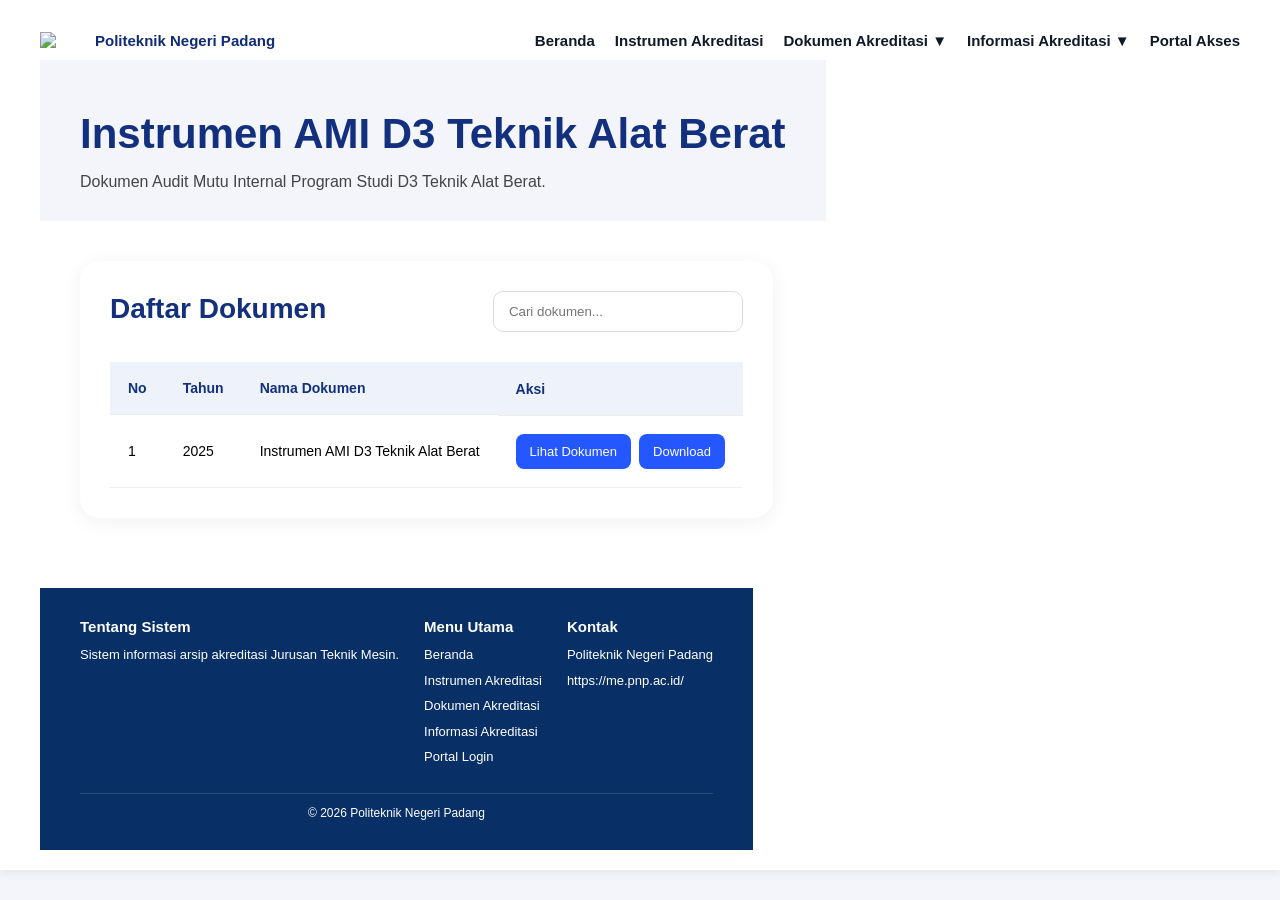
==== d3tab.html @ 31d27846 "Upload website pertama" ====
<!DOCTYPE html>
<html>

<head>

<title>Instrumen AMI D3 Teknik Alat Berat</title>

<link rel="stylesheet" href="style.css">

</head>

<body>

<div class="navbar">

<div class="logo-area">

<img src="gambar/logo-pnp.png" class="logo-img">

<div class="logo-text">
Politeknik Negeri Padang
</div>

</div>

<div class="menu">

<a href="index.html">Beranda</a>

<a href="instrumen.html">Instrumen Akreditasi</a>

<div class="dropdown">

<button class="dropbtn">
Dokumen Akreditasi ▼
</button>

<div class="dropdown-content">

<a href="d3mesin.html">
D3 Teknik Mesin
</a>

<a href="d3tab.html">
D3 Teknik Alat Berat
</a>

<a href="rpm.html">
D4 Rekayasa Perancangan Mekanik
</a>

<a href="manufaktur.html">
D4 Teknik Manufaktur
</a>

</div>

</div>

<div class="dropdown">

    <a href="informasi.html" class="dropbtn">
        Informasi Akreditasi ▼
    </a>

    <div class="dropdown-content">

        <a href="status.html">
            Status Akreditasi
        </a>

        <a href="tim.html">
            Tim Akreditasi
        </a>

        <a href="kegiatan.html">
            Kegiatan Akreditasi
        </a>

    </div>

</div>

<a href="portal.html">Portal Akses</a>

</div>


<!-- HALAMAN -->

<div class="halaman">

<h1>Instrumen AMI D3 Teknik Alat Berat</h1>

<p>
Dokumen Audit Mutu Internal Program Studi
D3 Teknik Alat Berat.
</p>

</div>



<!-- TABLE -->

<div class="standar-container">

<div class="table-area">

<div class="table-header">

<h2>Daftar Dokumen</h2>

<input type="text" placeholder="Cari dokumen...">

</div>



<table>

<tr>
<th>No</th>
<th>Tahun</th>
<th>Nama Dokumen</th>
<th>Aksi</th>
</tr>



<tr>

<td>1</td>

<td>2025</td>

<td>Instrumen AMI D3 Teknik Alat Berat</td>

<td class="aksi-button">

<a href="dokumen/ami-d3tab.pdf" target="_blank">

<button class="lihat-btn">
Lihat Dokumen
</button>

</a>



<a href="dokumen/ami-d3tab.pdf" download>

<button class="download-btn">
Download
</button>

</a>

</td>

</tr>

</table>

</div>

</div>



<!-- FOOTER -->

<footer>

<div class="footer-container">

<div>

<h3>Tentang Sistem</h3>

<p>
Sistem informasi arsip akreditasi Jurusan Teknik Mesin.
</p>

</div>



<div>

<h3>Menu Utama</h3>

<p>Beranda</p>
<p>Instrumen Akreditasi</p>
<p>Dokumen Akreditasi</p>
<p>Informasi Akreditasi</p>
<p>Portal Login</p>

</div>



<div>

<h3>Kontak</h3>

<p>Politeknik Negeri Padang</p>

<p>https://me.pnp.ac.id/</p>

</div>

</div>



<div class="copyright">
© 2026 Politeknik Negeri Padang
</div>

</footer>

</body>

</html>
---- style.css ----
*{
margin:0;
padding:0;
box-sizing:border-box;
font-family:Arial;
}

body{
background:#f5f7fb;
overflow-x:hidden;
}

.navbar{
display:flex;
justify-content:space-between;
align-items:center;
padding:20px 40px;
background:white;
box-shadow:0 2px 10px rgba(0,0,0,0.08);
flex-wrap:wrap;
}

.logo-area{
display:flex;
align-items:center;
gap:10px;
}

.logo-img{
width:45px;
height:auto;
}

.logo-text{
font-size:15px;
font-weight:bold;
color:#0f2b75;
}

.menu{
display:flex;
flex-wrap:wrap;
gap:20px;
align-items:center;
}

.menu a{
text-decoration:none;
color:#111827;
font-weight:bold;
font-size:15px;
display:flex;
align-items:center;
height:40px;
}

.hero{
display:flex;
align-items:center;
justify-content:space-between;
gap:40px;
padding:50px;
background:#eef4ff;
flex-wrap:wrap;
}

.hero-text{
flex:1;
min-width:300px;
}

.hero-text h3{
font-size:18px;
color:#0f2b75;
margin-bottom:10px;
}

.hero-text h1{
font-size:48px;
color:#0f2b75;
line-height:1.2;
margin-bottom:10px;
}

.hero-text h2{
font-size:32px;
color:#f97316;
margin-bottom:20px;
line-height:1.3;
}

.hero-text p{
font-size:17px;
line-height:1.8;
color:#333;
}

.hero-text button{
margin-top:25px;
padding:12px 24px;
background:#0f2b75;
color:white;
border:none;
border-radius:10px;
font-size:16px;
cursor:pointer;
}

.hero-image{
flex:1;
display:flex;
justify-content:center;
min-width:300px;
}

.hero-image img{
width:100%;
max-width:500px;
height:auto;
border-radius:20px;
}

.halaman{
padding:60px;
}

.halaman h1{
font-size:50px;
margin-bottom:20px;
color:#0f2b75;
}

.cards{
display:flex;
gap:20px;
padding:40px;
justify-content:center;
flex-wrap:wrap;
}

.card{
background:white;
padding:30px;
border-radius:16px;
box-shadow:0 2px 10px rgba(0,0,0,0.08);
width:250px;
}

.card h3{
margin-bottom:15px;
color:#0f2b75;
}

.card p{
margin-bottom:20px;
line-height:1.7;
}

.card a{
text-decoration:none;
color:#f97316;
font-weight:bold;
}

.content-section{
display:flex;
gap:30px;
padding:40px;
flex-wrap:wrap;
}

.berita{
background:white;
padding:30px;
border-radius:16px;
width:60%;
min-width:300px;
box-shadow:0 2px 10px rgba(0,0,0,0.08);
}

.berita-item{
margin-top:25px;
padding-bottom:20px;
border-bottom:1px solid #ddd;
}

.berita-item h3{
color:#0f2b75;
margin-bottom:10px;
}

.statistik{
flex:1;
min-width:250px;
}

.statistik h2{
margin-bottom:20px;
}

.stat-box{
background:white;
padding:30px;
margin-bottom:20px;
border-radius:16px;
text-align:center;
box-shadow:0 2px 10px rgba(0,0,0,0.08);
}

.stat-box h1{
font-size:50px;
color:#0f2b75;
}

footer{
background:#082f66;
color:white;
padding:30px 40px;
margin-top:30px;
font-size:13px;
}

.footer-container{
display:flex;
justify-content:space-between;
gap:25px;
flex-wrap:wrap;
}

.footer-container h3{
margin-bottom:10px;
font-size:15px;
}

.footer-container p{
margin-bottom:6px;
line-height:1.5;
font-size:13px;
}

.copyright{
text-align:center;
margin-top:20px;
padding-top:12px;
font-size:12px;
border-top:1px solid rgba(255,255,255,0.15);
}

@media screen and (max-width:768px){

.navbar{
flex-direction:column;
text-align:center;
padding:20px;
}

.logo{
margin-bottom:15px;
font-size:24px;
}

.menu{
justify-content:center;
flex-direction:column;
gap:10px;
}

.hero{
flex-direction:column-reverse;
text-align:center;
padding:30px 20px;
}

.hero-text{
min-width:100%;
}

.hero-text h1{
font-size:34px;
}

.hero-text h2{
font-size:24px;
}

.hero-text h3{
font-size:16px;
}

.hero-text p{
font-size:15px;
}

.hero-image{
min-width:100%;
}

.hero-image img{
max-width:320px;
width:100%;
}

.cards{
flex-direction:column;
align-items:center;
padding:20px;
}

.card{
width:100%;
max-width:320px;
}

.content-section{
flex-direction:column;
padding:20px;
}

.berita{
width:100%;
}

.statistik{
width:100%;
}

.footer-container{
flex-direction:column;
text-align:center;
}

.halaman{
padding:30px 20px;
}

.halaman h1{
font-size:34px;
}

}

/* ========================= */
/* HALAMAN INSTRUMEN AKREDITASI */
/* ========================= */

.page-banner{
display:flex;
justify-content:space-between;
align-items:center;
padding:40px 60px;
background:linear-gradient(to right,#eef4ff,#f8fbff);
flex-wrap:wrap;
overflow:hidden;
}

.banner-text{
flex:1;
min-width:300px;
}

.banner-text h1{
font-size:42px;
color:#0f2b75;
margin-bottom:15px;
}

.banner-text p{
font-size:16px;
line-height:1.8;
color:#444;
max-width:600px;
}

.banner-image{
flex:1;
display:flex;
justify-content:center;
}

.banner-image img{
width:320px;
max-width:100%;
}

/* CONTAINER */

.standar-container{
display:flex;
gap:30px;
padding:40px;
flex-wrap:wrap;
align-items:flex-start;
}

/* SIDEBAR */

.sidebar{
width:270px;
background:white;
padding:25px;
border-radius:18px;
box-shadow:0 2px 12px rgba(0,0,0,0.08);
}

.sidebar h3{
margin-bottom:20px;
color:#0f2b75;
font-size:20px;
}

.sidebar ul{
list-style:none;
}

.sidebar li{
padding:12px 14px;
border-radius:10px;
margin-bottom:10px;
font-size:14px;
cursor:pointer;
transition:0.3s;
font-weight:500;
}

.sidebar li:hover{
background:#eef4ff;
}

.sidebar .active{
background:#2563eb;
color:white;
}

/* TABLE */

.table-area{
flex:1;
background:white;
padding:25px;
border-radius:18px;
box-shadow:0 2px 12px rgba(0,0,0,0.08);
overflow-x:auto;
min-width:300px;
}

.table-header{
display:flex;
justify-content:space-between;
align-items:center;
margin-bottom:25px;
gap:20px;
flex-wrap:wrap;
}

.table-header h2{
color:#0f2b75;
font-size:28px;
}

.table-header input{
padding:12px 15px;
border:1px solid #ddd;
border-radius:10px;
width:250px;
outline:none;
}

/* TABLE STYLE */

table{
width:100%;
border-collapse:collapse;
font-size:14px;
}

table th{
background:#eef4ff;
padding:15px;
text-align:left;
color:#0f2b75;
font-size:14px;
}

table td{
padding:15px;
border-bottom:1px solid #eee;
vertical-align:middle;
}

/* BADGE */

.badge{
padding:7px 12px;
border-radius:30px;
font-size:12px;
font-weight:bold;
display:inline-block;
}

.ungu{
background:#f3e8ff;
color:#7c3aed;
}

.biru{
background:#dbeafe;
color:#2563eb;
}

.hijau{
background:#dcfce7;
color:#16a34a;
}

.orange{
background:#ffedd5;
color:#ea580c;
}

.cyan{
background:#cffafe;
color:#0891b2;
}

/* BUTTON */

table button{
padding:8px 14px;
background:#2563eb;
color:white;
border:none;
border-radius:8px;
cursor:pointer;
font-size:13px;
transition:0.3s;
}

table button:hover{
background:#1d4ed8;
}

table a{
text-decoration:none;
font-size:20px;
}

/* RESPONSIVE */

@media screen and (max-width:768px){

.page-banner{
padding:30px 20px;
text-align:center;
flex-direction:column;
}

.banner-text h1{
font-size:32px;
}

.banner-text p{
font-size:15px;
}

.banner-image{
margin-top:20px;
}

.banner-image img{
width:220px;
}

.standar-container{
padding:20px;
flex-direction:column;
}

.sidebar{
width:100%;
}

.table-area{
width:100%;
padding:20px;
}

.table-header{
flex-direction:column;
align-items:flex-start;
}

.table-header input{
width:100%;
}

table{
font-size:13px;
}

table th,
table td{
padding:10px;
}

}

/* ========================= */
/* DROPDOWN MENU */
/* ========================= */

.dropdown{
position:relative;
display:flex;
align-items:center;
height:40px;
}

/* MENU UTAMA */

.dropbtn{
text-decoration:none;
color:#111827;
font-weight:bold;
font-size:15px;
padding:0;
display:flex;
align-items:center;
background:none;
border:none;
outline:none;
cursor:pointer;
transition:0.3s;
}

.dropbtn:hover{
color:#2563eb;
}

/* SUB MENU */

.dropdown-content{
display:none;
position:absolute;
top:40px;
left:0;
background:white;
min-width:300px;
border-radius:12px;
overflow:hidden;
box-shadow:0 4px 14px rgba(0,0,0,0.15);
z-index:999;
padding-top:8px;
}

/* LINK SUBMENU */

.dropdown-content a{
display:block;
padding:14px 18px;
text-decoration:none;
color:#111827;
font-size:14px;
font-weight:500;
transition:0.3s;
height:auto;
line-height:normal;
}

/* HOVER SUBMENU */

.dropdown-content a:hover{
background:#eef4ff;
color:#2563eb;
padding-left:22px;
}

/* SUBMENU MUNCUL SAAT CURSOR DIARAHKAN */

.dropdown:hover .dropdown-content{
display:block;
}

/* ========================= */
/* RESPONSIVE DROPDOWN */
/* ========================= */

@media screen and (max-width:768px){

.dropdown{
width:100%;
height:auto;
}

.dropbtn{
width:100%;
justify-content:center;
}

.dropdown-content{
position:static;
width:100%;
box-shadow:none;
border-radius:10px;
margin-top:8px;
padding-top:0;
}

}

/* ========================= */
/* DROPDOWN ARSIP DOKUMEN */
/* ========================= */

/* item menu yang punya submenu */
.menu .dropdown {
position: relative;
display: flex;
align-items: center;
height: 40px;
}

/* tombol utama arsip dokumen */
.menu .dropbtn {
text-decoration: none;
color: #111827;
font-weight: bold;
font-size: 15px;
display: flex;
align-items: center;
cursor: pointer;
transition: 0.3s;
}

.menu .dropbtn:hover {
color: #2563eb;
}

/* SUBMENU */
.menu .dropdown-content {
display: none;
position: absolute;
top: 40px;
left: 0;
background: white;
min-width: 260px;
border-radius: 12px;
box-shadow: 0 4px 14px rgba(0,0,0,0.15);
z-index: 999;
overflow: hidden;
}

/* isi submenu */
.menu .dropdown-content a {
display: block;
padding: 12px 16px;
text-decoration: none;
color: #111827;
font-size: 14px;
font-weight: 500;
transition: 0.3s;
}

.menu .dropdown-content a:hover {
background: #eef4ff;
color: #2563eb;
padding-left: 20px;
}

/* tampil saat hover */
.menu .dropdown:hover .dropdown-content {
display: block;
}

/* RESPONSIVE */
@media screen and (max-width:768px){

.menu .dropdown {
width: 100%;
}

.menu .dropdown-content {
position: static;
width: 100%;
box-shadow: none;
border-radius: 10px;
}
}

/* ========================= */
/* RESET KHUSUS HALAMAN ARSIP */
/* ========================= */

body{
background:#f3f5fa;
overflow-x:hidden;
}

/* ========================= */
/* HEADER */
/* ========================= */

.halaman{
padding:50px 40px 30px;
background:#f3f5fa;
}

.halaman h1{
font-size:42px;
color:#12307d;
margin-bottom:15px;
}

.halaman p{
font-size:16px;
color:#444;
}

/* ========================= */
/* WRAPPER */
/* ========================= */

.arsip-wrapper{
display:flex !important;
gap:30px;
padding:0 40px 50px;
align-items:flex-start;
}

/* ========================= */
/* SIDEBAR */
/* ========================= */

.sidebar-periode{
width:230px;
min-width:230px;
background:white;
padding:25px;
border-radius:20px;
box-shadow:0 4px 20px rgba(0,0,0,0.06);
}

.sidebar-periode h3{
font-size:24px;
margin-bottom:25px;
color:#12307d;
}

/* ========================= */
/* CARD */
/* ========================= */

.periode-card{
padding:20px;
border-radius:16px;
border:1px solid #e5e7eb;
margin-bottom:20px;
background:white;
transition:0.3s;
cursor:pointer;
}

.periode-card.active{
border-left:5px solid #2457ff;
background:#f5f8ff;
}

.periode-card h4{
font-size:16px;
color:#12307d;
margin-bottom:10px;
}

.periode-card p{
margin-top:10px;
color:#555;
font-size:13px;
}

/* ========================= */
/* STATUS */
/* ========================= */

.status{
display:inline-block;
padding:6px 14px;
border-radius:30px;
font-size:13px;
font-weight:bold;
}

.aktif{
background:#dff7e8;
color:#0f8a4b;
}

.selesai{
background:#ececec;
color:#555;
}

/* ========================= */
/* INFO BOX */
/* ========================= */

.info-box{
background:#f7f9fc;
padding:20px;
border-radius:15px;
margin-top:20px;
border:1px solid #e5e7eb;
}

.info-box h4{
margin-bottom:8px;
color:#12307d;
}

.info-box p{
font-size:13px;
line-height:1.6;
color:#666;
}

/* ========================= */
/* CONTENT */
/* ========================= */

.table-area{
flex:1 !important;
width:100%;
background:white;
padding:30px;
border-radius:20px;
box-shadow:0 4px 20px rgba(0,0,0,0.06);
}

/* ========================= */
/* HEADER TABLE */
/* ========================= */

.table-header{
display:flex;
justify-content:space-between;
align-items:center;
margin-bottom:30px;
gap:20px;
}

.table-header h2{
font-size:28px;
color:#12307d;
margin-bottom:5px;
line-height:1.3;
}

.sub-title{
color:#666;
font-size:14px;
margin-top:5px;
}

/* ========================= */
/* FILTER */
/* ========================= */

.filter-area{
display:flex;
gap:15px;
}

.filter-area select,
.filter-area input{
padding:12px 15px;
border:1px solid #d1d5db;
border-radius:10px;
font-size:14px;
outline:none;
}

.filter-area input{
width:220px;
}

/* ========================= */
/* STANDAR BOX */
/* ========================= */

.standar-box{
border:1px solid #e5e7eb;
border-radius:18px;
overflow:hidden;
margin-bottom:20px;
}

.standar-title{
display:flex;
justify-content:space-between;
align-items:center;
padding:18px 25px;
background:#f4f7ff;
color:#12307d;
font-weight:600;
}

/* ========================= */
/* TABLE */
/* ========================= */

table{
width:100%;
border-collapse:collapse;
}

table th{
background:#eef3fb;
padding:18px;
text-align:left;
font-size:14px;
color:#12307d;
}

table td{
padding:18px;
border-top:1px solid #ececec;
color:#000;
font-size:14px;
}

/* ========================= */
/* LABEL */
/* ========================= */

.label{
padding:6px 14px;
border-radius:20px;
font-size:12px;
font-weight:bold;
}

.sk{
background:#dfe8ff;
color:#2457ff;
}

.renstra{
background:#dff7e8;
color:#0f8a4b;
}

.evaluasi{
background:#fff1d8;
color:#d97706;
}

/* ========================= */
/* BUTTON */
/* ========================= */

.aksi-button{
display:flex;
gap:8px;
}

.lihat-btn,
.download-btn{
background:#2457ff;
color:white;
border:none;
padding:10px 14px;
border-radius:8px;
cursor:pointer;
transition:0.3s;
}

.lihat-btn:hover,
.download-btn:hover{
background:#123cbd;
}

/* ========================= */
/* JUMLAH DOKUMEN */
/* ========================= */

.jumlah-dokumen{
background:#dfe8ff;
color:#2457ff;
padding:6px 14px;
border-radius:20px;
font-size:13px;
font-weight:bold;
}

/* ========================= */
/* LIST STANDAR */
/* ========================= */

.list-standar{
display:flex;
flex-direction:column;
gap:12px;
}

.standar-item{
display:flex;
justify-content:space-between;
align-items:center;
padding:18px 20px;
border:1px solid #e5e7eb;
border-radius:14px;
transition:0.3s;
cursor:pointer;
}

.standar-item div:first-child{
color:#12307d;
font-weight:600;
}

.standar-item:hover{
background:#f8fbff;
transform:translateX(5px);
}

/* ========================= */
/* RESPONSIVE */
/* ========================= */

@media(max-width:1000px){

.arsip-wrapper{
flex-direction:column;
}

.sidebar-periode{
width:100%;
min-width:100%;
}

.table-header{
flex-direction:column;
align-items:flex-start;
}

.filter-area{
width:100%;
flex-direction:column;
}

.filter-area input{
width:100%;
}

}
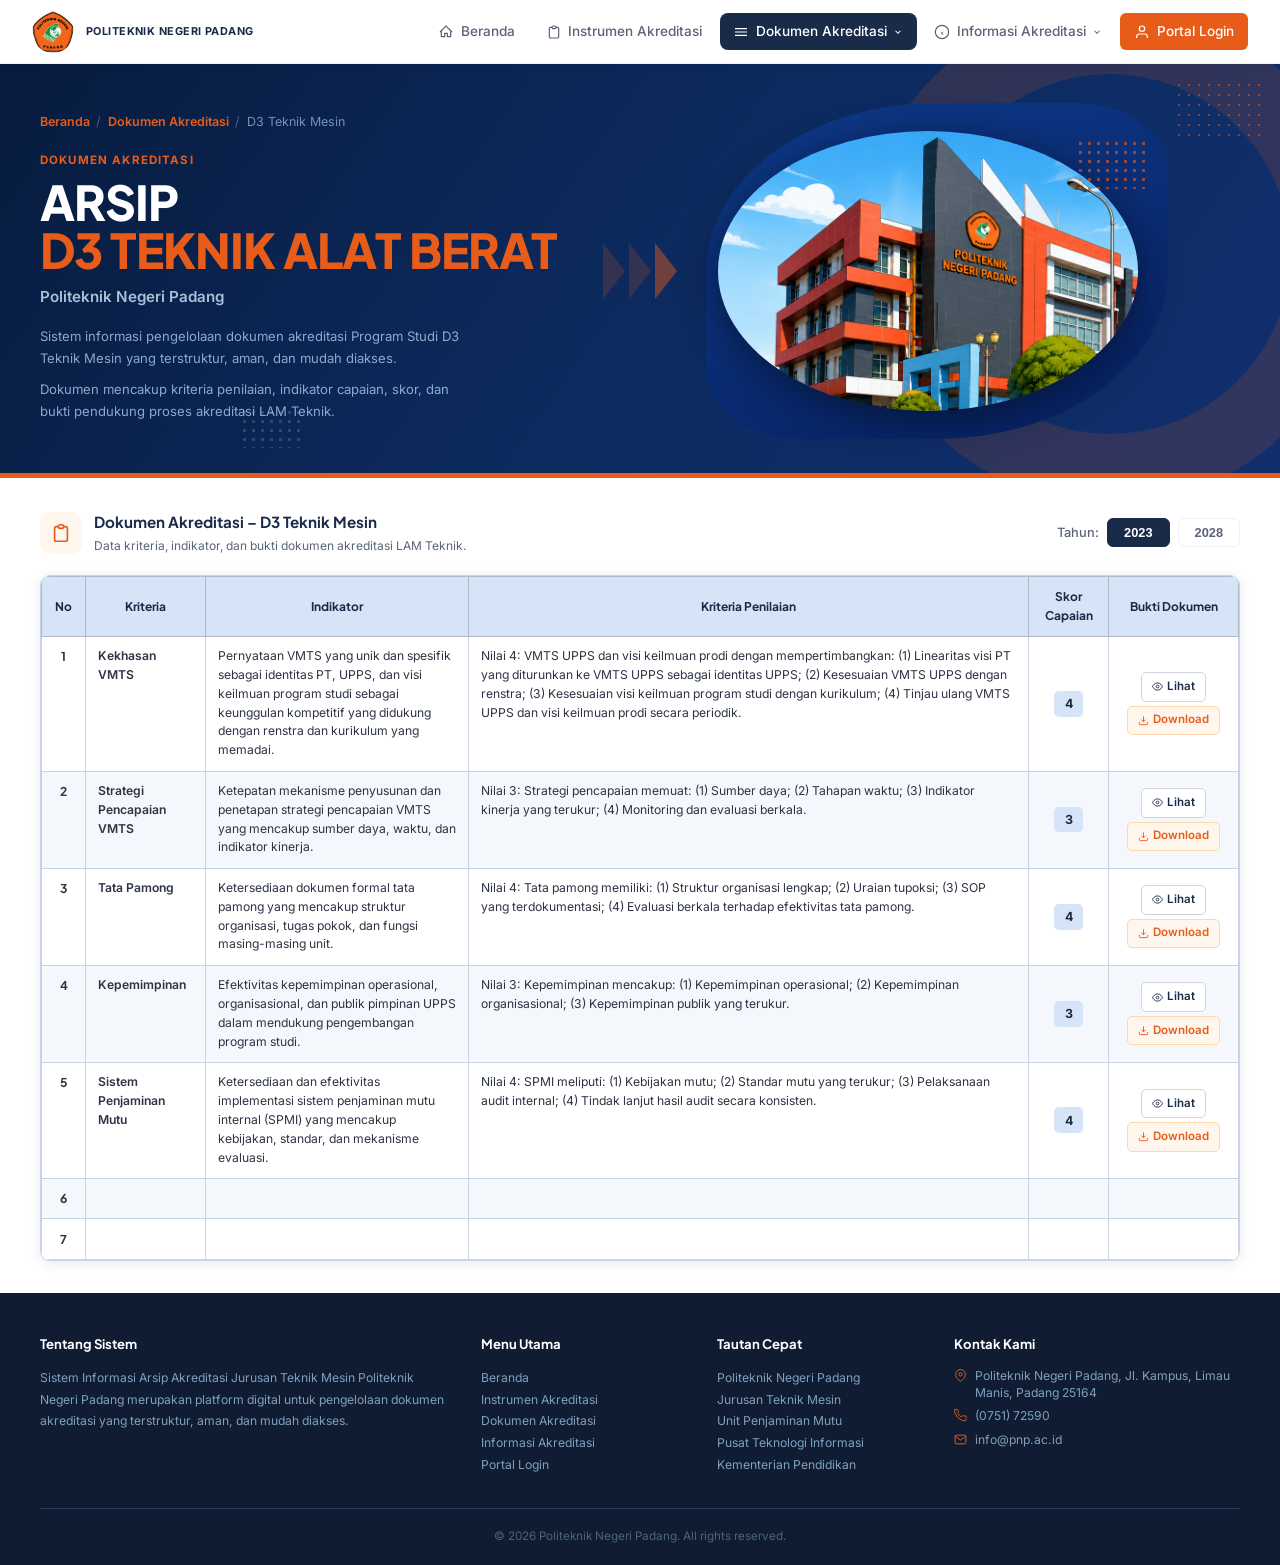
==== commit cf913fb6: "update" ====
--- a/d3tab.html
+++ b/d3tab.html
@@ -1,225 +1,628 @@
 <!DOCTYPE html>
-<html>
-
+<html lang="id">
 <head>
-
-<title>Instrumen AMI D3 Teknik Alat Berat</title>
-
-<link rel="stylesheet" href="style.css">
-
+  <meta charset="UTF-8" />
+  <meta name="viewport" content="width=device-width, initial-scale=1.0" />
+  <title>Dokumen Akreditasi – D3 Teknik Mesin – Politeknik Negeri Padang</title>
+  <link href="https://fonts.googleapis.com/css2?family=Plus+Jakarta+Sans:wght@400;500;600;700;800&family=Inter:wght@400;500;600&display=swap" rel="stylesheet" />
+  <style>
+    :root {
+      --navy: #1a2b4a;
+      --navy-dk: #0f1c32;
+      --orange: #e85c1a;
+      --orange-lt: #f47c44;
+      --white: #ffffff;
+      --gray-50: #f8f9fb;
+      --gray-100: #eef0f4;
+      --gray-400: #9aa3b2;
+      --gray-600: #5a6478;
+      --gray-800: #2d3444;
+      --shadow: 0 2px 12px rgba(26,43,74,.10);
+      --shadow-lg: 0 8px 32px rgba(26,43,74,.14);
+      --r-lg: 16px;
+    }
+    *, *::before, *::after { box-sizing: border-box; margin: 0; padding: 0; }
+    body { font-family: 'Inter', sans-serif; background: var(--white); color: var(--gray-800); line-height: 1.6; }
+
+    /* ===== NAVBAR ===== */
+    nav {
+      position: sticky; top: 0; z-index: 100;
+      background: var(--white);
+      border-bottom: 1px solid var(--gray-100);
+      box-shadow: 0 1px 8px rgba(0,0,0,.06);
+      display: flex; align-items: center;
+      padding: 0 2rem; height: 64px; gap: 1.5rem;
+    }
+    .nav-brand { display: flex; align-items: center; gap: .75rem; text-decoration: none; }
+    .nav-logo { width: 42px; height: 42px; border-radius: 50%; overflow: hidden; flex-shrink: 0; }
+    .nav-logo img { width: 100%; height: 100%; object-fit: cover; }
+    .nav-brand-text .inst { font-size: .68rem; font-weight: 700; color: var(--navy); letter-spacing: .04em; text-transform: uppercase; }
+    .nav-links { display: flex; gap: .25rem; margin-left: auto; align-items: center; list-style: none; }
+    .nav-links > li > a {
+      display: flex; align-items: center; gap: .4rem;
+      padding: .45rem .85rem; border-radius: 6px;
+      font-size: .85rem; font-weight: 500;
+      color: var(--gray-600); text-decoration: none;
+      transition: background .15s, color .15s;
+    }
+    .nav-links > li > a:hover { background: var(--gray-50); color: var(--navy); }
+    .nav-links > li > a.active { background: var(--navy); color: var(--white); border-radius: 8px; }
+    .btn-login {
+      background: var(--orange) !important; color: var(--white) !important;
+      border-radius: 6px !important; padding: .45rem .9rem !important;
+      font-size: .85rem; font-weight: 600;
+    }
+    .btn-login:hover { background: var(--orange-lt) !important; }
+    .nav-icon { width: 16px; height: 16px; stroke: currentColor; fill: none; stroke-width: 1.8; }
+    .nav-item { position: relative; list-style: none; }
+    .nav-item > a {
+      display: flex; align-items: center; gap: .4rem;
+      padding: .45rem .85rem; border-radius: 6px;
+      font-size: .85rem; font-weight: 500;
+      color: var(--gray-600); text-decoration: none;
+      transition: background .15s, color .15s; cursor: pointer;
+    }
+    .nav-item > a:hover, .nav-item > a.active { background: var(--navy); color: var(--white); border-radius: 8px; }
+    .chevron { width: 10px; height: 10px; stroke: currentColor; fill: none; stroke-width: 2.5; transition: transform .2s; }
+    .dropdown-menu {
+      display: none; position: absolute; top: calc(100% + 8px); left: 0;
+      background: var(--white); border: 1px solid var(--gray-100);
+      border-radius: 10px; box-shadow: var(--shadow-lg);
+      min-width: 220px; padding: .4rem 0; z-index: 200;
+    }
+    .dropdown-menu a {
+      display: flex; align-items: center; gap: .5rem;
+      padding: .55rem 1rem; font-size: .82rem; font-weight: 500;
+      color: var(--gray-600); text-decoration: none; background: none;
+      transition: background .12s, color .12s;
+    }
+    .dropdown-menu a:hover { background: var(--gray-50); color: var(--navy); }
+    .dropdown-menu a.active-sub { color: var(--orange); font-weight: 600; }
+    .dot { width: 6px; height: 6px; border-radius: 50%; background: var(--orange); flex-shrink: 0; }
+
+    /* ===== HERO ===== */
+    .hero {
+      position: relative; min-height: 340px;
+      background: linear-gradient(125deg, #071b3e 0%, #0d2a5e 50%, #102f6e 100%);
+      display: grid; grid-template-columns: 1fr 1fr; overflow: hidden;
+    }
+    .hero-arc {
+      position: absolute; right: -80px; top: -60px;
+      width: 500px; height: 500px; border-radius: 50%;
+      border: 70px solid var(--orange);
+      opacity: .15; z-index: 1; pointer-events: none;
+    }
+    .hero-dots-tr {
+      position: absolute; top: 16px; right: 16px;
+      width: 90px; height: 60px;
+      background-image: radial-gradient(circle, rgba(232,92,26,.5) 1.5px, transparent 1.5px);
+      background-size: 10px 10px; z-index: 2; pointer-events: none;
+    }
+    .hero-dots-bl {
+      position: absolute; bottom: 30px; left: 240px;
+      width: 60px; height: 40px;
+      background-image: radial-gradient(circle, rgba(255,255,255,.15) 1.5px, transparent 1.5px);
+      background-size: 9px 9px; z-index: 2; pointer-events: none;
+    }
+    .hero-content {
+      position: relative; z-index: 3;
+      display: flex; flex-direction: column; justify-content: center;
+      padding: 3rem 2rem 3rem 2.5rem;
+    }
+    .hero-breadcrumb {
+      display: flex; align-items: center; gap: .4rem;
+      font-size: .78rem; color: rgba(160,195,225,.7); margin-bottom: 1.2rem;
+      flex-wrap: wrap;
+    }
+    .hero-breadcrumb a { color: var(--orange); text-decoration: none; font-weight: 600; }
+    .hero-breadcrumb a:hover { text-decoration: underline; }
+    .hero-breadcrumb .sep { color: rgba(160,195,225,.4); }
+    .hero-eyebrow {
+      font-size: .72rem; font-weight: 700; letter-spacing: .1em;
+      text-transform: uppercase; color: var(--orange); margin-bottom: .5rem;
+    }
+    .hero-main-title {
+      font-family: 'Plus Jakarta Sans', sans-serif;
+      font-size: 3rem; font-weight: 800; line-height: 1;
+      color: var(--white); letter-spacing: -.02em; margin-bottom: .1rem;
+    }
+    .hero-main-title span { color: var(--orange); display: block; }
+    .hero-sub { font-size: .95rem; font-weight: 600; color: rgba(200,220,240,.85); margin-top: .6rem; }
+    .hero-desc-block { margin-top: 1rem; max-width: 420px; }
+    .hero-desc-block p { font-size: .82rem; color: rgba(160,195,225,.85); line-height: 1.7; margin-bottom: .5rem; }
+    .hero-visual {
+      position: relative; z-index: 3;
+      display: flex; align-items: center;
+      justify-content: center;
+      padding: 2rem 2rem 2rem 0;
+    }
+    .hero-img-wrap { position: relative; width: 100%; max-width: 420px; height: 280px; margin-right: 2rem; }
+    .hero-img-bg {
+      position: absolute; right: -30px; top: 50%; transform: translateY(-50%);
+      width: 110%; height: 120%;
+      background: linear-gradient(160deg, #0d3a8a 0%, #072060 100%);
+      border-radius: 50% 20% 50% 20%; z-index: 0;
+    }
+    .hero-img-container {
+      position: relative; z-index: 2; width: 100%; height: 100%;
+      border-radius: 50%;
+      overflow: hidden; box-shadow: 0 8px 40px rgba(0,0,0,.45);
+    }
+    .hero-img-container img {
+      width: 100%; height: 100%;
+      object-fit: cover;
+      object-position: center 60%;
+      margin-top: 0px;
+    }
+    .deco-dots {
+      position: absolute; top: 8px; right: -8px; width: 70px; height: 50px;
+      background-image: radial-gradient(circle, rgba(232,92,26,.6) 1.5px, transparent 1.5px);
+      background-size: 9px 9px; z-index: 5;
+    }
+    .hero-chevrons {
+      position: absolute; left: 50%; top: 50%;
+      transform: translate(-50%, -50%); z-index: 4; display: flex; gap: 4px;
+    }
+    .chev { display: block; width: 0; height: 0; border-top: 28px solid transparent; border-bottom: 28px solid transparent; border-left: 22px solid rgba(232,92,26,.45); }
+    .chev.dim { border-left-color: rgba(232,92,26,.18); }
+    .hero-bottom-bar { position: absolute; bottom: 0; left: 0; right: 0; height: 5px; background: var(--orange); z-index: 10; }
+
+    /* ===== CONTENT ===== */
+    .content-wrap { padding: 2rem 2.5rem; background: var(--white); }
+
+    /* ===== TOOLBAR ===== */
+    .toolbar {
+      display: flex; align-items: center; justify-content: space-between;
+      flex-wrap: wrap; gap: 1rem; margin-bottom: 1.2rem;
+    }
+    .toolbar-left { display: flex; align-items: center; gap: .75rem; }
+    .toolbar-icon {
+      width: 42px; height: 42px; border-radius: 10px;
+      background: #fff7ed; display: flex; align-items: center; justify-content: center; flex-shrink: 0;
+    }
+    .toolbar-icon svg { width: 22px; height: 22px; stroke: var(--orange); fill: none; stroke-width: 1.8; }
+    .toolbar-text h2 { font-family: 'Plus Jakarta Sans', sans-serif; font-size: .95rem; font-weight: 700; color: var(--navy); }
+    .toolbar-text p { font-size: .75rem; color: var(--gray-600); margin-top: .1rem; }
+    .toolbar-right { display: flex; align-items: center; gap: .5rem; }
+    .year-label { font-size: .8rem; color: var(--gray-600); font-weight: 500; }
+    .year-btn {
+      padding: .38rem 1rem; border-radius: 6px; font-size: .8rem; font-weight: 600;
+      border: 1.5px solid var(--gray-100); background: var(--white); color: var(--gray-600);
+      cursor: pointer; transition: all .15s;
+    }
+    .year-btn:hover { border-color: var(--navy); color: var(--navy); }
+    .year-btn.active { background: var(--navy); color: var(--white); border-color: var(--navy); }
+
+    /* ===== AKREDITASI TABLE ===== */
+    .akred-table-wrap {
+      border: 1px solid #c8d3e6;
+      border-radius: 10px; overflow: hidden;
+      box-shadow: var(--shadow);
+    }
+    .akred-table { width: 100%; border-collapse: collapse; font-size: .78rem; table-layout: fixed; }
+    .akred-table thead tr { background: #d6e4f7; }
+    .akred-table thead th {
+      padding: .65rem .75rem;
+      border: 1px solid #b0b8c9;
+      color: var(--navy); font-family: 'Plus Jakarta Sans', sans-serif;
+      font-weight: 700; font-size: .75rem; text-align: center;
+    }
+    .akred-table thead th:nth-child(1) { width: 44px; }
+    .akred-table thead th:nth-child(2) { width: 120px; }
+    .akred-table thead th:nth-child(3) { width: 22%; }
+    .akred-table thead th:nth-child(4) { width: auto; }
+    .akred-table thead th:nth-child(5) { width: 80px; }
+    .akred-table thead th:nth-child(6) { width: 130px; }
+    .akred-table tbody tr:nth-child(odd)  { background: #ffffff; }
+    .akred-table tbody tr:nth-child(even) { background: #f4f7fc; }
+    .akred-table tbody tr:hover { background: #edf3fb; }
+    .akred-table tbody td {
+      padding: .65rem .75rem;
+      border: 1px solid #c8d3e6;
+      color: var(--gray-800);
+      vertical-align: top;
+      font-size: .76rem;
+      line-height: 1.55;
+    }
+    .td-no { text-align: center; font-weight: 700; color: var(--navy); font-family: 'Plus Jakarta Sans', sans-serif; }
+    .td-kriteria { color: var(--navy); font-weight: 600; }
+    .td-skor { text-align: center; vertical-align: middle !important; }
+    .skor-badge {
+      display: inline-block; padding: .2rem .65rem;
+      border-radius: 5px; background: #d6e4f7;
+      color: var(--navy); font-weight: 700; font-size: .78rem;
+    }
+    .td-bukti { text-align: center; vertical-align: middle !important; }
+    .btn-lihat {
+      display: inline-flex; align-items: center; gap: .25rem;
+      padding: .3rem .65rem; border-radius: 5px;
+      font-size: .72rem; font-weight: 600; color: var(--navy);
+      background: var(--white); border: 1.5px solid #d1d5db;
+      cursor: pointer; text-decoration: none; transition: all .15s; margin: 2px;
+    }
+    .btn-lihat:hover { border-color: var(--navy); background: var(--gray-50); }
+    .btn-lihat svg { width: 11px; height: 11px; stroke: currentColor; fill: none; stroke-width: 2; }
+    .btn-download {
+      display: inline-flex; align-items: center; gap: .25rem;
+      padding: .3rem .65rem; border-radius: 5px;
+      font-size: .72rem; font-weight: 600; color: var(--orange);
+      background: #fff7ed; border: 1.5px solid #fed7aa;
+      cursor: pointer; text-decoration: none; transition: all .15s; margin: 2px;
+    }
+    .btn-download:hover { background: var(--orange); color: var(--white); border-color: var(--orange); }
+    .btn-download svg { width: 11px; height: 11px; stroke: currentColor; fill: none; stroke-width: 2; }
+    .empty-row td { height: 34px; }
+
+    /* ===== FOOTER ===== */
+    footer { background: var(--navy-dk); padding: 2.5rem 2.5rem 1.2rem; color: #7fa0bc; }
+    .footer-grid { display: grid; grid-template-columns: 2fr 1fr 1fr 1.4fr; gap: 2rem; margin-bottom: 2rem; }
+    .footer-col h5 { font-family: 'Plus Jakarta Sans', sans-serif; font-size: .82rem; font-weight: 700; color: var(--white); margin-bottom: .8rem; }
+    .footer-col p, .footer-col a { font-size: .76rem; color: #7fa0bc; line-height: 1.8; text-decoration: none; display: block; }
+    .footer-col a:hover { color: var(--orange-lt); }
+    .footer-contact-item { display: flex; align-items: flex-start; gap: .5rem; font-size: .76rem; color: #7fa0bc; margin-bottom: .4rem; line-height: 1.4; }
+    .footer-contact-item svg { width: 13px; height: 13px; stroke: var(--orange); fill: none; stroke-width: 1.8; flex-shrink: 0; margin-top: 2px; }
+    .footer-bottom { border-top: 1px solid #1e3a60; padding-top: 1.1rem; text-align: center; font-size: .73rem; color: #4a6580; }
+
+    @media (max-width: 768px) {
+      .hero { grid-template-columns: 1fr; min-height: auto; }
+      .hero-visual { display: none; }
+      .hero-main-title { font-size: 2.2rem; }
+      nav { padding: 0 1rem; }
+      .nav-links li:not(:last-child) { display: none; }
+      .content-wrap { padding: 1.5rem; }
+      .footer-grid { grid-template-columns: 1fr; }
+      .akred-table-wrap { overflow-x: auto; }
+      .toolbar { flex-direction: column; align-items: flex-start; }
+    }
+  </style>
 </head>
-
 <body>
 
-<div class="navbar">
-
-<div class="logo-area">
-
-<img src="gambar/logo-pnp.png" class="logo-img">
-
-<div class="logo-text">
-Politeknik Negeri Padang
+<!-- NAVBAR -->
+<nav>
+  <a href="index.html" class="nav-brand">
+    <div class="nav-logo">
+      <img src="logopnp.png" alt="Logo PNP">
+    </div>
+    <div class="nav-brand-text">
+      <div class="inst">Politeknik Negeri Padang</div>
+    </div>
+  </a>
+  <ul class="nav-links">
+    <li>
+      <a href="index.html">
+        <svg class="nav-icon" viewBox="0 0 24 24"><path d="M3 12L12 3l9 9M5 10v9h5v-5h4v5h5v-9"/></svg>
+        Beranda
+      </a>
+    </li>
+    <li class="nav-item">
+      <a href="instrumen.html">
+        <svg class="nav-icon" viewBox="0 0 24 24"><path d="M9 5H7a2 2 0 00-2 2v12a2 2 0 002 2h10a2 2 0 002-2V7a2 2 0 00-2-2h-2M9 5a2 2 0 002 2h2a2 2 0 002-2M9 5a2 2 0 012-2h2a2 2 0 012 2"/></svg>
+        Instrumen Akreditasi
+      </a>
+      </div>
+    </li>
+    <li class="nav-item">
+      <a href="#" class="active">
+        <svg class="nav-icon" viewBox="0 0 24 24"><path d="M3 7h18M3 12h18M3 17h18"/></svg>
+        Dokumen Akreditasi
+        <svg class="chevron" viewBox="0 0 24 24"><path d="M6 9l6 6 6-6"/></svg>
+      </a>
+      <div class="dropdown-menu">
+        <a href="d3tme.html"><span class="dot"></span>D3 Teknik Mesin</a>
+  <a href="d3tab.html" class="active-sub"><span class="dot"></span>D3 Teknik Alat Berat</a>
+        <a href="d4rpm.html"><span class="dot"></span>D4 Rekayasa Perancangan Mekanik</a>
+        <a href="d4tma.html"><span class="dot"></span>D4 Teknik Manufaktur</a>
+      </div>
+    </li>
+    <!-- Informasi Akreditasi — ADA dropdown -->
+    <li class="nav-item">
+      <a href="#">
+        <svg class="nav-icon" viewBox="0 0 24 24"><circle cx="12" cy="12" r="10"/><path d="M12 16v-4M12 8h.01"/></svg>
+        Informasi Akreditasi
+        <svg class="chevron" viewBox="0 0 24 24"><path d="M6 9l6 6 6-6"/></svg>
+      </a>
+      <div class="dropdown-menu">
+        <a href="status.html"><span class="dot"></span>Status Akreditasi</a>
+        <a href="tim.html"><span class="dot"></span>Tim Akreditasi</a>
+        <a href="kegiatan.html"><span class="dot"></span>Kegiatan Akreditasi</a>
+      </div>
+    </li>
+    <li>
+      <a href="portal.html" class="btn-login">
+        <svg class="nav-icon" viewBox="0 0 24 24"><path d="M20 21v-2a4 4 0 00-4-4H8a4 4 0 00-4 4v2"/><circle cx="12" cy="7" r="4"/></svg>
+        Portal Login
+      </a>
+    </li>
+  </ul>
+</nav>
+
+<!-- HERO -->
+<section class="hero">
+  <div class="hero-arc"></div>
+  <div class="hero-dots-tr"></div>
+  <div class="hero-dots-bl"></div>
+  <div class="hero-content">
+    <div class="hero-breadcrumb">
+      <a href="index.html">Beranda</a>
+      <span class="sep">/</span>
+      <a href="#">Dokumen Akreditasi</a>
+      <span class="sep">/</span>
+      <span>D3 Teknik Mesin</span>
+    </div>
+    <div class="hero-eyebrow">Dokumen Akreditasi</div>
+    <h1 class="hero-main-title">
+      ARSIP<br><span>D3 TEKNIK ALAT BERAT</span>
+    </h1>
+    <div class="hero-sub">Politeknik Negeri Padang</div>
+    <div class="hero-desc-block">
+      <p>Sistem informasi pengelolaan dokumen akreditasi Program Studi D3 Teknik Mesin yang terstruktur, aman, dan mudah diakses.</p>
+      <p>Dokumen mencakup kriteria penilaian, indikator capaian, skor, dan bukti pendukung proses akreditasi LAM Teknik.</p>
+    </div>
+  </div>
+  <div class="hero-chevrons">
+    <span class="chev dim"></span>
+    <span class="chev dim"></span>
+    <span class="chev"></span>
+  </div>
+  <div class="hero-visual">
+    <div class="hero-img-wrap">
+      <div class="hero-img-bg"></div>
+      <div class="deco-dots"></div>
+      <div class="hero-img-container">
+        <img src="gambar gedung.png" alt="Gedung Politeknik Negeri Padang">
+      </div>
+    </div>
+  </div>
+  <div class="hero-bottom-bar"></div>
+</section>
+
+<!-- CONTENT -->
+<div class="content-wrap">
+  <div class="toolbar">
+    <div class="toolbar-left">
+      <div class="toolbar-icon">
+        <svg viewBox="0 0 24 24"><path d="M9 5H7a2 2 0 00-2 2v12a2 2 0 002 2h10a2 2 0 002-2V7a2 2 0 00-2-2h-2M9 5a2 2 0 002 2h2a2 2 0 002-2M9 5a2 2 0 012-2h2a2 2 0 012 2"/></svg>
+      </div>
+      <div class="toolbar-text">
+        <h2>Dokumen Akreditasi – D3 Teknik Mesin</h2>
+        <p>Data kriteria, indikator, dan bukti dokumen akreditasi LAM Teknik.</p>
+      </div>
+    </div>
+    <div class="toolbar-right">
+      <span class="year-label">Tahun:</span>
+      <button class="year-btn active" onclick="setYear(2023, this)">2023</button>
+      <button class="year-btn" onclick="setYear(2028, this)">2028</button>
+    </div>
+  </div>
+
+  <div class="akred-table-wrap">
+    <table class="akred-table">
+      <thead>
+        <tr>
+          <th>No</th>
+          <th>Kriteria</th>
+          <th>Indikator</th>
+          <th>Kriteria Penilaian</th>
+          <th>Skor Capaian</th>
+          <th>Bukti Dokumen</th>
+        </tr>
+      </thead>
+      <tbody id="tbl-body"></tbody>
+    </table>
+  </div>
 </div>
 
-</div>
-
-<div class="menu">
-
-<a href="index.html">Beranda</a>
-
-<a href="instrumen.html">Instrumen Akreditasi</a>
-
-<div class="dropdown">
-
-<button class="dropbtn">
-Dokumen Akreditasi ▼
-</button>
-
-<div class="dropdown-content">
-
-<a href="d3mesin.html">
-D3 Teknik Mesin
-</a>
-
-<a href="d3tab.html">
-D3 Teknik Alat Berat
-</a>
-
-<a href="rpm.html">
-D4 Rekayasa Perancangan Mekanik
-</a>
-
-<a href="manufaktur.html">
-D4 Teknik Manufaktur
-</a>
-
-</div>
-
-</div>
-
-<div class="dropdown">
-
-    <a href="informasi.html" class="dropbtn">
-        Informasi Akreditasi ▼
-    </a>
-
-    <div class="dropdown-content">
-
-        <a href="status.html">
-            Status Akreditasi
-        </a>
-
-        <a href="tim.html">
-            Tim Akreditasi
-        </a>
-
-        <a href="kegiatan.html">
-            Kegiatan Akreditasi
-        </a>
-
-    </div>
-
-</div>
-
-<a href="portal.html">Portal Akses</a>
-
-</div>
-
-
-<!-- HALAMAN -->
-
-<div class="halaman">
-
-<h1>Instrumen AMI D3 Teknik Alat Berat</h1>
-
-<p>
-Dokumen Audit Mutu Internal Program Studi
-D3 Teknik Alat Berat.
-</p>
-
-</div>
-
-
-
-<!-- TABLE -->
-
-<div class="standar-container">
-
-<div class="table-area">
-
-<div class="table-header">
-
-<h2>Daftar Dokumen</h2>
-
-<input type="text" placeholder="Cari dokumen...">
-
-</div>
-
-
-
-<table>
-
-<tr>
-<th>No</th>
-<th>Tahun</th>
-<th>Nama Dokumen</th>
-<th>Aksi</th>
-</tr>
-
-
-
-<tr>
-
-<td>1</td>
-
-<td>2025</td>
-
-<td>Instrumen AMI D3 Teknik Alat Berat</td>
-
-<td class="aksi-button">
-
-<a href="dokumen/ami-d3tab.pdf" target="_blank">
-
-<button class="lihat-btn">
-Lihat Dokumen
-</button>
-
-</a>
-
-
-
-<a href="dokumen/ami-d3tab.pdf" download>
-
-<button class="download-btn">
-Download
-</button>
-
-</a>
-
-</td>
-
-</tr>
-
-</table>
-
-</div>
-
-</div>
-
-
-
 <!-- FOOTER -->
-
 <footer>
-
-<div class="footer-container">
-
-<div>
-
-<h3>Tentang Sistem</h3>
-
-<p>
-Sistem informasi arsip akreditasi Jurusan Teknik Mesin.
-</p>
-
-</div>
-
-
-
-<div>
-
-<h3>Menu Utama</h3>
-
-<p>Beranda</p>
-<p>Instrumen Akreditasi</p>
-<p>Dokumen Akreditasi</p>
-<p>Informasi Akreditasi</p>
-<p>Portal Login</p>
-
-</div>
-
-
-
-<div>
-
-<h3>Kontak</h3>
-
-<p>Politeknik Negeri Padang</p>
-
-<p>https://me.pnp.ac.id/</p>
-
-</div>
-
-</div>
-
-
-
-<div class="copyright">
-© 2026 Politeknik Negeri Padang
-</div>
-
+  <div class="footer-grid">
+    <div class="footer-col">
+      <h5>Tentang Sistem</h5>
+      <p>Sistem Informasi Arsip Akreditasi Jurusan Teknik Mesin Politeknik Negeri Padang merupakan platform digital untuk pengelolaan dokumen akreditasi yang terstruktur, aman, dan mudah diakses.</p>
+    </div>
+    <div class="footer-col">
+      <h5>Menu Utama</h5>
+      <a href="index.html">Beranda</a>
+      <a href="instrumen.html">Instrumen Akreditasi</a>
+      <a href="#">Dokumen Akreditasi</a>
+      <a href="#">Informasi Akreditasi</a>
+      <a href="portal.html">Portal Login</a>
+    </div>
+    <div class="footer-col">
+      <h5>Tautan Cepat</h5>
+      <a href="#">Politeknik Negeri Padang</a>
+      <a href="#">Jurusan Teknik Mesin</a>
+      <a href="#">Unit Penjaminan Mutu</a>
+      <a href="#">Pusat Teknologi Informasi</a>
+      <a href="#">Kementerian Pendidikan</a>
+    </div>
+    <div class="footer-col">
+      <h5>Kontak Kami</h5>
+      <div class="footer-contact-item">
+        <svg viewBox="0 0 24 24"><path d="M21 10c0 7-9 13-9 13S3 17 3 10a9 9 0 0118 0z"/><circle cx="12" cy="10" r="3"/></svg>
+        Politeknik Negeri Padang, Jl. Kampus, Limau Manis, Padang 25164
+      </div>
+      <div class="footer-contact-item">
+        <svg viewBox="0 0 24 24"><path d="M22 16.92v3a2 2 0 01-2.18 2 19.79 19.79 0 01-8.63-3.07A19.5 19.5 0 013.07 9.81a19.79 19.79 0 01-3.07-8.7A2 2 0 012.18 1h3a2 2 0 012 1.72c.127.96.361 1.903.7 2.81a2 2 0 01-.45 2.11L6.91 8.15a16 16 0 006.29 6.29l1.51-1.52a2 2 0 012.11-.45c.907.339 1.85.573 2.81.7A2 2 0 0122 16.92z"/></svg>
+        (0751) 72590
+      </div>
+      <div class="footer-contact-item">
+        <svg viewBox="0 0 24 24"><path d="M4 4h16c1.1 0 2 .9 2 2v12c0 1.1-.9 2-2 2H4c-1.1 0-2-.9-2-2V6c0-1.1.9-2 2-2z"/><polyline points="22,6 12,13 2,6"/></svg>
+        info@pnp.ac.id
+      </div>
+    </div>
+  </div>
+  <div class="footer-bottom">© 2026 Politeknik Negeri Padang. All rights reserved.</div>
 </footer>
 
+<script>
+  /* ===================================================
+     DATA TABEL AKREDITASI
+     Ganti isi array di bawah sesuai data asli Anda.
+     skor: null  = kolom kosong
+     hasDok: false = tidak tampilkan tombol
+  =================================================== */
+  const data = {
+    2023: [
+      {
+        no: 1,
+        kriteria: "Kekhasan VMTS",
+        indikator: "Pernyataan VMTS yang unik dan spesifik sebagai identitas PT, UPPS, dan visi keilmuan program studi sebagai keunggulan kompetitif yang didukung dengan renstra dan kurikulum yang memadai.",
+        penilaian: "Nilai 4: VMTS UPPS dan visi keilmuan prodi dengan mempertimbangkan: (1) Linearitas visi PT yang diturunkan ke VMTS UPPS sebagai identitas UPPS; (2) Kesesuaian VMTS UPPS dengan renstra; (3) Kesesuaian visi keilmuan program studi dengan kurikulum; (4) Tinjau ulang VMTS UPPS dan visi keilmuan prodi secara periodik.",
+        skor: 4,
+        hasDok: true,
+        linkLihat: "#",
+        linkDownload: "#"
+      },
+      {
+        no: 2,
+        kriteria: "Strategi Pencapaian VMTS",
+        indikator: "Ketepatan mekanisme penyusunan dan penetapan strategi pencapaian VMTS yang mencakup sumber daya, waktu, dan indikator kinerja.",
+        penilaian: "Nilai 3: Strategi pencapaian memuat: (1) Sumber daya; (2) Tahapan waktu; (3) Indikator kinerja yang terukur; (4) Monitoring dan evaluasi berkala.",
+        skor: 3,
+        hasDok: true,
+        linkLihat: "#",
+        linkDownload: "#"
+      },
+      {
+        no: 3,
+        kriteria: "Tata Pamong",
+        indikator: "Ketersediaan dokumen formal tata pamong yang mencakup struktur organisasi, tugas pokok, dan fungsi masing-masing unit.",
+        penilaian: "Nilai 4: Tata pamong memiliki: (1) Struktur organisasi lengkap; (2) Uraian tupoksi; (3) SOP yang terdokumentasi; (4) Evaluasi berkala terhadap efektivitas tata pamong.",
+        skor: 4,
+        hasDok: true,
+        linkLihat: "#",
+        linkDownload: "#"
+      },
+      {
+        no: 4,
+        kriteria: "Kepemimpinan",
+        indikator: "Efektivitas kepemimpinan operasional, organisasional, dan publik pimpinan UPPS dalam mendukung pengembangan program studi.",
+        penilaian: "Nilai 3: Kepemimpinan mencakup: (1) Kepemimpinan operasional; (2) Kepemimpinan organisasional; (3) Kepemimpinan publik yang terukur.",
+        skor: 3,
+        hasDok: true,
+        linkLihat: "#",
+        linkDownload: "#"
+      },
+      {
+        no: 5,
+        kriteria: "Sistem Penjaminan Mutu",
+        indikator: "Ketersediaan dan efektivitas implementasi sistem penjaminan mutu internal (SPMI) yang mencakup kebijakan, standar, dan mekanisme evaluasi.",
+        penilaian: "Nilai 4: SPMI meliputi: (1) Kebijakan mutu; (2) Standar mutu yang terukur; (3) Pelaksanaan audit internal; (4) Tindak lanjut hasil audit secara konsisten.",
+        skor: 4,
+        hasDok: true,
+        linkLihat: "#",
+        linkDownload: "#"
+      },
+      { no: 6, kriteria: "", indikator: "", penilaian: "", skor: null, hasDok: false },
+      { no: 7, kriteria: "", indikator: "", penilaian: "", skor: null, hasDok: false },
+    ],
+    2028: [
+      {
+        no: 1,
+        kriteria: "Kekhasan VMTS",
+        indikator: "Pernyataan VMTS yang relevan dengan perkembangan industri 5.0 dan kebutuhan nasional serta memiliki keunikan program studi.",
+        penilaian: "Nilai 4: VMTS telah diperbarui sesuai perkembangan industri dan teknologi terkini, memuat: (1) Relevansi dengan industri 5.0; (2) Kesesuaian dengan KKNI; (3) Orientasi internasional; (4) Evaluasi periodik 3 tahunan.",
+        skor: 4,
+        hasDok: true,
+        linkLihat: "#",
+        linkDownload: "#"
+      },
+      {
+        no: 2,
+        kriteria: "Kurikulum OBE",
+        indikator: "Implementasi kurikulum berbasis outcome (OBE) yang mencakup capaian pembelajaran, rancangan pembelajaran, dan sistem evaluasi.",
+        penilaian: "Nilai 4: Kurikulum OBE memuat: (1) CPL yang terukur dan sesuai KKNI; (2) Peta kurikulum yang koheren; (3) Metode pembelajaran yang inovatif; (4) Evaluasi kurikulum berkala.",
+        skor: 4,
+        hasDok: true,
+        linkLihat: "#",
+        linkDownload: "#"
+      },
+      {
+        no: 3,
+        kriteria: "SDM Dosen",
+        indikator: "Kecukupan kualifikasi dan kompetensi dosen tetap dalam mendukung pelaksanaan Tri Dharma Perguruan Tinggi.",
+        penilaian: "Nilai 3: SDM dosen mencakup: (1) Rasio dosen:mahasiswa ideal; (2) Kualifikasi S3 ≥ 40%; (3) Sertifikasi profesi; (4) Rekam jejak penelitian dan publikasi.",
+        skor: 3,
+        hasDok: true,
+        linkLihat: "#",
+        linkDownload: "#"
+      },
+      { no: 4, kriteria: "", indikator: "", penilaian: "", skor: null, hasDok: false },
+      { no: 5, kriteria: "", indikator: "", penilaian: "", skor: null, hasDok: false },
+    ]
+  };
+
+  function setYear(yr, btn) {
+    document.querySelectorAll('.year-btn').forEach(b => b.classList.remove('active'));
+    btn.classList.add('active');
+    renderTable(yr);
+  }
+
+  function renderTable(yr) {
+    const rows = data[yr] || [];
+    const tbody = document.getElementById('tbl-body');
+    tbody.innerHTML = rows.map(r => {
+      if (!r.kriteria) {
+        return `<tr class="empty-row">
+          <td class="td-no">${r.no}</td>
+          <td></td><td></td><td></td><td></td><td></td>
+        </tr>`;
+      }
+      return `<tr>
+        <td class="td-no">${r.no}</td>
+        <td class="td-kriteria">${r.kriteria}</td>
+        <td>${r.indikator}</td>
+        <td>${r.penilaian}</td>
+        <td class="td-skor">${r.skor !== null ? `<span class="skor-badge">${r.skor}</span>` : ''}</td>
+        <td class="td-bukti">
+          ${r.hasDok ? `
+            <a href="${r.linkLihat}" class="btn-lihat">
+              <svg viewBox="0 0 24 24"><path d="M1 12s4-8 11-8 11 8 11 8-4 8-11 8-11-8-11-8z"/><circle cx="12" cy="12" r="3"/></svg>
+              Lihat
+            </a>
+            <a href="${r.linkDownload}" class="btn-download">
+              <svg viewBox="0 0 24 24"><path d="M21 15v4a2 2 0 01-2 2H5a2 2 0 01-2-2v-4M7 10l5 5 5-5M12 15V3"/></svg>
+              Download
+            </a>
+          ` : '—'}
+        </td>
+      </tr>`;
+    }).join('');
+  }
+
+  renderTable(2023);
+</script>
+<script>
+document.querySelectorAll('.nav-item').forEach(item => {
+  const menu = item.querySelector('.dropdown-menu');
+  if (!menu) return;
+
+  let timeout;
+
+  item.addEventListener('mouseenter', () => {
+    clearTimeout(timeout);
+    document.querySelectorAll('.dropdown-menu').forEach(m => m.style.display = 'none');
+    menu.style.display = 'block';
+  });
+
+  item.addEventListener('mouseleave', () => {
+    timeout = setTimeout(() => {
+      menu.style.display = 'none';
+    }, 200); /* ← jeda 200ms sebelum menutup, cukup waktu untuk pindah ke submenu */
+  });
+
+  menu.addEventListener('mouseenter', () => {
+    clearTimeout(timeout); /* ← kalau mouse masuk ke dropdown, batalkan penutupan */
+  });
+
+  menu.addEventListener('mouseleave', () => {
+    timeout = setTimeout(() => {
+      menu.style.display = 'none';
+    }, 300);
+  });
+});
+</script>
 </body>
-
+</html></body>
 </html>
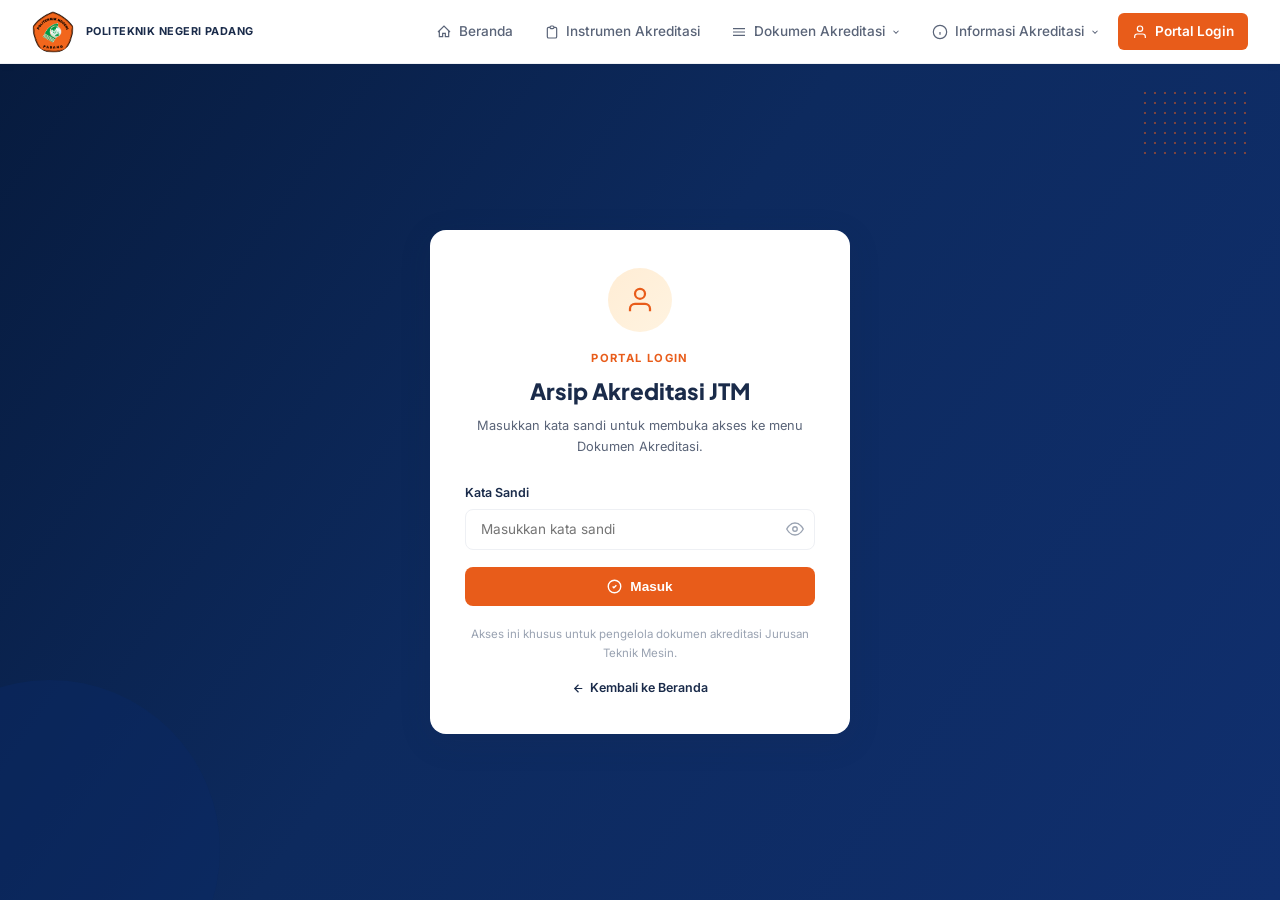
==== commit 126afd15: "Update seluruh menu website" ====
--- a/d3tab.html
+++ b/d3tab.html
@@ -3,7 +3,7 @@
 <head>
   <meta charset="UTF-8" />
   <meta name="viewport" content="width=device-width, initial-scale=1.0" />
-  <title>Dokumen Akreditasi – D3 Teknik Mesin – Politeknik Negeri Padang</title>
+  <title>Dokumen Akreditasi – D3 Teknik Alat Berat – Politeknik Negeri Padang</title>
   <link href="https://fonts.googleapis.com/css2?family=Plus+Jakarta+Sans:wght@400;500;600;700;800&family=Inter:wght@400;500;600&display=swap" rel="stylesheet" />
   <style>
     :root {
@@ -51,6 +51,7 @@
       background: var(--orange) !important; color: var(--white) !important;
       border-radius: 6px !important; padding: .45rem .9rem !important;
       font-size: .85rem; font-weight: 600;
+      text-decoration: none !important;
     }
     .btn-login:hover { background: var(--orange-lt) !important; }
     .nav-icon { width: 16px; height: 16px; stroke: currentColor; fill: none; stroke-width: 1.8; }
@@ -65,10 +66,11 @@
     .nav-item > a:hover, .nav-item > a.active { background: var(--navy); color: var(--white); border-radius: 8px; }
     .chevron { width: 10px; height: 10px; stroke: currentColor; fill: none; stroke-width: 2.5; transition: transform .2s; }
     .dropdown-menu {
-      display: none; position: absolute; top: calc(100% + 8px); left: 0;
+      display: none; position: absolute; top: 100%; left: 0;
       background: var(--white); border: 1px solid var(--gray-100);
       border-radius: 10px; box-shadow: var(--shadow-lg);
       min-width: 220px; padding: .4rem 0; z-index: 200;
+      margin-top: 8px; padding-top: 8px;
     }
     .dropdown-menu a {
       display: flex; align-items: center; gap: .5rem;
@@ -183,7 +185,8 @@
     .toolbar-icon svg { width: 22px; height: 22px; stroke: var(--orange); fill: none; stroke-width: 1.8; }
     .toolbar-text h2 { font-family: 'Plus Jakarta Sans', sans-serif; font-size: .95rem; font-weight: 700; color: var(--navy); }
     .toolbar-text p { font-size: .75rem; color: var(--gray-600); margin-top: .1rem; }
-    .toolbar-right { display: flex; align-items: center; gap: .5rem; }
+    .toolbar-right { display: flex; align-items: center; gap: .5rem; margin-left: auto; }
+    .year-group { display: flex; align-items: center; gap: .5rem; }
     .year-label { font-size: .8rem; color: var(--gray-600); font-weight: 500; }
     .year-btn {
       padding: .38rem 1rem; border-radius: 6px; font-size: .8rem; font-weight: 600;
@@ -193,65 +196,148 @@
     .year-btn:hover { border-color: var(--navy); color: var(--navy); }
     .year-btn.active { background: var(--navy); color: var(--white); border-color: var(--navy); }
 
-    /* ===== AKREDITASI TABLE ===== */
+    /* ===== TOGGLE SKOR CAPAIAN BUTTON (diperkecil) ===== */
+    .toggle-skor-btn {
+      display: flex; align-items: center; gap: .35rem;
+      padding: .3rem .75rem; border-radius: 6px; font-size: .72rem; font-weight: 600;
+      border: 1.5px solid var(--orange); background: #fff7ed; color: var(--orange);
+      cursor: pointer; transition: all .15s;
+      margin-left: 2rem;
+    }
+    .toggle-skor-btn:hover { background: var(--orange); color: var(--white); }
+    .toggle-skor-btn.is-open { background: var(--navy); color: var(--white); border-color: var(--navy); }
+    .toggle-skor-btn .chevron-icon {
+      width: 10px; height: 10px; stroke: currentColor; fill: none; stroke-width: 2.5;
+      transition: transform .25s ease;
+    }
+    .toggle-skor-btn.is-open .chevron-icon { transform: rotate(180deg); }
+
+    /* ===== AKREDITASI TABLE (matrik style) ===== */
     .akred-table-wrap {
+      position: relative;
+      border: 1px solid #b0b8c9;
+      border-radius: 10px;
+      box-shadow: var(--shadow);
+      overflow-x: auto;
+      overflow-y: hidden;
+      -webkit-overflow-scrolling: touch;
+    }
+    .akred-table-wrap::-webkit-scrollbar { height: 10px; }
+    .akred-table-wrap::-webkit-scrollbar-track { background: var(--gray-50); }
+    .akred-table-wrap::-webkit-scrollbar-thumb { background: var(--orange); border-radius: 10px; }
+    .scroll-hint {
+      display: flex; align-items: center; gap: .4rem;
+      font-size: .72rem; color: var(--gray-600);
+      margin-bottom: .5rem;
+    }
+    .scroll-hint svg { width: 14px; height: 14px; stroke: var(--orange); fill: none; stroke-width: 2; }
+    .akred-table { width: 100%; border-collapse: collapse; font-size: .68rem; table-layout: fixed; }
+    .akred-table th, .akred-table td {
       border: 1px solid #c8d3e6;
-      border-radius: 10px; overflow: hidden;
-      box-shadow: var(--shadow);
-    }
-    .akred-table { width: 100%; border-collapse: collapse; font-size: .78rem; table-layout: fixed; }
-    .akred-table thead tr { background: #d6e4f7; }
+      padding: .5rem .55rem;
+      vertical-align: top;
+      line-height: 1.5;
+      overflow-wrap: break-word;
+      word-break: break-word;
+    }
     .akred-table thead th {
-      padding: .65rem .75rem;
-      border: 1px solid #b0b8c9;
-      color: var(--navy); font-family: 'Plus Jakarta Sans', sans-serif;
-      font-weight: 700; font-size: .75rem; text-align: center;
-    }
-    .akred-table thead th:nth-child(1) { width: 44px; }
-    .akred-table thead th:nth-child(2) { width: 120px; }
-    .akred-table thead th:nth-child(3) { width: 22%; }
-    .akred-table thead th:nth-child(4) { width: auto; }
-    .akred-table thead th:nth-child(5) { width: 80px; }
-    .akred-table thead th:nth-child(6) { width: 130px; }
-    .akred-table tbody tr:nth-child(odd)  { background: #ffffff; }
-    .akred-table tbody tr:nth-child(even) { background: #f4f7fc; }
-    .akred-table tbody tr:hover { background: #edf3fb; }
-    .akred-table tbody td {
-      padding: .65rem .75rem;
-      border: 1px solid #c8d3e6;
-      color: var(--gray-800);
-      vertical-align: top;
-      font-size: .76rem;
-      line-height: 1.55;
-    }
-    .td-no { text-align: center; font-weight: 700; color: var(--navy); font-family: 'Plus Jakarta Sans', sans-serif; }
-    .td-kriteria { color: var(--navy); font-weight: 600; }
-    .td-skor { text-align: center; vertical-align: middle !important; }
+      background: #d6e4f7; color: var(--navy);
+      font-family: 'Plus Jakarta Sans', sans-serif;
+      font-weight: 700; font-size: .72rem; text-align: center;
+      vertical-align: middle;
+      padding: .6rem .5rem;
+      white-space: nowrap;
+    }
+    .akred-table .penilaian-head { background: #c3d8f2; letter-spacing: .02em; }
+    .akred-table .skor-head-row th { background: #eaf1fb; font-size: .82rem; padding: .4rem; }
+    .th-lkps {
+      width: 1% !important;
+      white-space: normal !important;
+      word-break: break-word;
+      padding: .4rem .1rem !important;
+      font-size: .65rem !important;
+    }
+
+    .th-no { width: 2.2%; font-size: .67rem !important; }
+    .th-kriteria { width: 8%; }
+    .th-indikator { width: 12.5%; }
+    .th-p { width: 11.8%; }
+    .th-skor {
+      width: 5%; line-height: 1.25; font-size: .67rem !important;
+      cursor: pointer; user-select: none;
+    }
+    .th-skor .th-inner { display: flex; flex-direction: column; align-items: center; justify-content: center; gap: .2rem; }
+    .th-skor .chevron-icon { width: 11px; height: 11px; stroke: currentColor; fill: none; stroke-width: 2.5; transition: transform .25s ease; }
+    .th-skor.is-open .chevron-icon { transform: rotate(180deg); }
+    .th-datadukung { width: 12.8%; font-size: .71rem !important; }
+
+    .akred-table .section-row td {
+      background: linear-gradient(90deg, #2eab6e, #38c27d);
+      color: var(--white);
+      font-family: 'Plus Jakarta Sans', sans-serif;
+      font-weight: 700; font-size: .82rem;
+      padding: .6rem .85rem;
+      letter-spacing: .01em;
+      width: 100%;
+      border-left: none; border-right: none;
+    }
+    .akred-table .sub-row td {
+      background: #dceaf0; color: var(--navy);
+      font-weight: 700; font-size: .75rem;
+      padding: .45rem .85rem;
+      border-top: 1px solid #b9d4e0;
+      border-bottom: 1px solid #b9d4e0;
+      border-left: none; border-right: none;
+      width: 100%;
+    }
+    .akred-table tbody tr:not(.section-row):not(.sub-row):hover td {
+      background: #f7faff;
+    }
+
+    .td-no { text-align: center; font-weight: 700; color: var(--navy); font-family: 'Plus Jakarta Sans', sans-serif; width: 2.2%; font-size: .72rem; white-space: nowrap; }
+    .td-kriteria { color: var(--navy); font-weight: 600; width: 8%; white-space: pre-line; }
+    .td-indikator { width: 12.5%; white-space: pre-line; color: var(--gray-800); }
+    .td-penilaian { width: 11.5%; white-space: pre-line; color: var(--gray-800); }
+    .td-penilaian.skor-4 { background: #f3fff6; }
+    .td-skor { text-align: center; vertical-align: middle !important; width: 5%; }
     .skor-badge {
-      display: inline-block; padding: .2rem .65rem;
-      border-radius: 5px; background: #d6e4f7;
-      color: var(--navy); font-weight: 700; font-size: .78rem;
-    }
-    .td-bukti { text-align: center; vertical-align: middle !important; }
-    .btn-lihat {
-      display: inline-flex; align-items: center; gap: .25rem;
-      padding: .3rem .65rem; border-radius: 5px;
-      font-size: .72rem; font-weight: 600; color: var(--navy);
-      background: var(--white); border: 1.5px solid #d1d5db;
-      cursor: pointer; text-decoration: none; transition: all .15s; margin: 2px;
-    }
-    .btn-lihat:hover { border-color: var(--navy); background: var(--gray-50); }
-    .btn-lihat svg { width: 11px; height: 11px; stroke: currentColor; fill: none; stroke-width: 2; }
-    .btn-download {
-      display: inline-flex; align-items: center; gap: .25rem;
-      padding: .3rem .65rem; border-radius: 5px;
-      font-size: .72rem; font-weight: 600; color: var(--orange);
-      background: #fff7ed; border: 1.5px solid #fed7aa;
-      cursor: pointer; text-decoration: none; transition: all .15s; margin: 2px;
-    }
-    .btn-download:hover { background: var(--orange); color: var(--white); border-color: var(--orange); }
-    .btn-download svg { width: 11px; height: 11px; stroke: currentColor; fill: none; stroke-width: 2; }
-    .empty-row td { height: 34px; }
+      display: inline-flex; align-items: center; justify-content: center;
+      width: 26px; height: 26px;
+      border-radius: 50%; background: #d6e4f7;
+      color: var(--navy); font-weight: 700; font-size: .76rem;
+    }
+    .td-lkps { text-align: center; vertical-align: middle !important; width: 1%; padding: .5rem .1rem; }
+    .td-datadukung { width: 12.8%; white-space: pre-line; }
+    .link-doc { color: #1a56db; text-decoration: underline; font-size: .72rem; display: block; }
+    .link-doc:hover { color: var(--orange); }
+    .btn-lkps {
+      display: inline-block;
+      color: #1a56db;
+      font-size: .68rem; font-weight: 700;
+      text-decoration: underline;
+      cursor: pointer;
+      white-space: normal;
+      word-break: break-word;
+      line-height: 1.3;
+    }
+    .btn-lkps:hover { color: var(--orange); }
+
+    /* ===== KOLOM SKOR CAPAIAN: collapsible & dipindah ke ujung kanan ===== */
+    /* Kolom "Skor Capaian" disembunyikan secara default (tertutup),
+       diletakkan paling kanan setelah kolom Dokumen (LKPS & Data Dukung).
+       Dibuka/ditutup lewat tombol toolbar atau klik header "Skor Capaian". */
+    col.col-skor { transition: width .28s ease; }
+    th.col-skor, td.col-skor { transition: padding .2s ease, border-width .2s ease; }
+    .skor-content { display: block; }
+
+    .akred-table-wrap.skor-collapsed col.col-skor { width: 0 !important; }
+    .akred-table-wrap.skor-collapsed th.col-skor,
+    .akred-table-wrap.skor-collapsed td.col-skor {
+      width: 0 !important; min-width: 0 !important; max-width: 0 !important;
+      padding: 0 !important; border-left: 0 !important; border-right: 0 !important;
+      overflow: hidden;
+    }
+    .akred-table-wrap.skor-collapsed .skor-content { display: none; }
 
     /* ===== FOOTER ===== */
     footer { background: var(--navy-dk); padding: 2.5rem 2.5rem 1.2rem; color: #7fa0bc; }
@@ -271,12 +357,14 @@
       .nav-links li:not(:last-child) { display: none; }
       .content-wrap { padding: 1.5rem; }
       .footer-grid { grid-template-columns: 1fr; }
-      .akred-table-wrap { overflow-x: auto; }
       .toolbar { flex-direction: column; align-items: flex-start; }
+      .toolbar-right { margin-left: 0; flex-wrap: wrap; }
+      .toggle-skor-btn { margin-left: 0; }
     }
   </style>
 </head>
 <body>
+  <script src="guard.js"></script>
 
 <!-- NAVBAR -->
 <nav>
@@ -300,7 +388,6 @@
         <svg class="nav-icon" viewBox="0 0 24 24"><path d="M9 5H7a2 2 0 00-2 2v12a2 2 0 002 2h10a2 2 0 002-2V7a2 2 0 00-2-2h-2M9 5a2 2 0 002 2h2a2 2 0 002-2M9 5a2 2 0 012-2h2a2 2 0 012 2"/></svg>
         Instrumen Akreditasi
       </a>
-      </div>
     </li>
     <li class="nav-item">
       <a href="#" class="active">
@@ -310,12 +397,12 @@
       </a>
       <div class="dropdown-menu">
         <a href="d3tme.html"><span class="dot"></span>D3 Teknik Mesin</a>
-  <a href="d3tab.html" class="active-sub"><span class="dot"></span>D3 Teknik Alat Berat</a>
-        <a href="d4rpm.html"><span class="dot"></span>D4 Rekayasa Perancangan Mekanik</a>
+        <a href="d3tab.html" class="active-sub"><span class="dot"></span>D3 Teknik Alat Berat</a>
         <a href="d4tma.html"><span class="dot"></span>D4 Teknik Manufaktur</a>
+        <a href="d4rpm.html"><span class="dot"></span>D4 Rekayasas Perancangan Mekanik</a>
       </div>
     </li>
-    <!-- Informasi Akreditasi — ADA dropdown -->
+   <!-- Informasi Akreditasi — ADA dropdown -->
     <li class="nav-item">
       <a href="#">
         <svg class="nav-icon" viewBox="0 0 24 24"><circle cx="12" cy="12" r="10"/><path d="M12 16v-4M12 8h.01"/></svg>
@@ -348,7 +435,7 @@
       <span class="sep">/</span>
       <a href="#">Dokumen Akreditasi</a>
       <span class="sep">/</span>
-      <span>D3 Teknik Mesin</span>
+      <span>D3 Teknik Alat Berat</span>
     </div>
     <div class="hero-eyebrow">Dokumen Akreditasi</div>
     <h1 class="hero-main-title">
@@ -356,7 +443,7 @@
     </h1>
     <div class="hero-sub">Politeknik Negeri Padang</div>
     <div class="hero-desc-block">
-      <p>Sistem informasi pengelolaan dokumen akreditasi Program Studi D3 Teknik Mesin yang terstruktur, aman, dan mudah diakses.</p>
+      <p>Sistem informasi pengelolaan dokumen akreditasi Program Studi D3 Teknik Alat Berat yang terstruktur, aman, dan mudah diakses.</p>
       <p>Dokumen mencakup kriteria penilaian, indikator capaian, skor, dan bukti pendukung proses akreditasi LAM Teknik.</p>
     </div>
   </div>
@@ -386,26 +473,60 @@
       </div>
       <div class="toolbar-text">
         <h2>Dokumen Akreditasi – D3 Teknik Mesin</h2>
-        <p>Data kriteria, indikator, dan bukti dokumen akreditasi LAM Teknik.</p>
+        <p>Matrik penilaian LKPS sesuai kriteria, indikator, dan bukti dokumen akreditasi LAM Teknik.</p>
       </div>
     </div>
     <div class="toolbar-right">
-      <span class="year-label">Tahun:</span>
-      <button class="year-btn active" onclick="setYear(2023, this)">2023</button>
-      <button class="year-btn" onclick="setYear(2028, this)">2028</button>
+      <div class="year-group">
+        <span class="year-label">Tahun:</span>
+        <button class="year-btn active" onclick="setYear(2023, this)">2023</button>
+        <button class="year-btn" onclick="setYear(2028, this)">2028</button>
+      </div>
+      <button class="toggle-skor-btn" id="toggleSkorBtn" onclick="toggleSkor()" type="button">
+        <svg class="chevron-icon" viewBox="0 0 24 24"><path d="M6 9l6 6 6-6"/></svg>
+        <span id="toggleSkorLabel">Tampilkan Skor Capaian</span>
+      </button>
     </div>
   </div>
 
-  <div class="akred-table-wrap">
+  <div class="akred-table-wrap skor-collapsed" id="akredTableWrap">
     <table class="akred-table">
+  <colgroup>
+    <col style="width:2.5%">   <!-- No -->
+    <col style="width:8%">     <!-- Kriteria -->
+    <col style="width:12.5%">  <!-- Indikator -->
+    <col style="width:11.8%">  <!-- Skor 4 -->
+    <col style="width:11.8%">  <!-- Skor 3 -->
+    <col style="width:11.8%">  <!-- Skor 2 -->
+    <col style="width:10.5%">  <!-- Skor 1 -->
+    <col style="width:10.5%">  <!-- Skor 0 -->
+    <col style="width:5%">   <!-- LKPS -->
+    <col style="width:12.8%">  <!-- Data Dukung -->
+    <col class="col-skor" style="width:5%">     <!-- Skor Capaian (dipindah ke ujung kanan) -->
+  </colgroup>
+  <thead>
       <thead>
         <tr>
-          <th>No</th>
-          <th>Kriteria</th>
-          <th>Indikator</th>
-          <th>Kriteria Penilaian</th>
-          <th>Skor Capaian</th>
-          <th>Bukti Dokumen</th>
+          <th rowspan="2" class="th-no">No</th>
+          <th rowspan="2" class="th-kriteria">Kriteria</th>
+          <th rowspan="2" class="th-indikator">Indikator</th>
+          <th colspan="5" class="penilaian-head">Kriteria Penilaian</th>
+          <th colspan="2">Dokumen</th>
+          <th rowspan="2" class="th-skor col-skor" id="thSkorCapaian" onclick="toggleSkor()">
+            <span class="th-inner">
+              <span class="skor-content"><span style="white-space:nowrap">Skor</span><br><span style="white-space:nowrap">Capaian</span></span>
+              <svg class="chevron-icon" viewBox="0 0 24 24"><path d="M6 9l6 6 6-6"/></svg>
+            </span>
+          </th>
+        </tr>
+        <tr class="skor-head-row">
+          <th class="th-p">4</th>
+          <th class="th-p">3</th>
+          <th class="th-p">2</th>
+          <th class="th-p">1</th>
+          <th class="th-p">0</th>
+          <th class="th-lkps">LKPS</th>
+          <th class="th-datadukung">Data Dukung</th>
         </tr>
       </thead>
       <tbody id="tbl-body"></tbody>
@@ -457,101 +578,36 @@
 
 <script>
   /* ===================================================
-     DATA TABEL AKREDITASI
-     Ganti isi array di bawah sesuai data asli Anda.
-     skor: null  = kolom kosong
-     hasDok: false = tidak tampilkan tombol
+     DATA TABEL AKREDITASI — Matrik Penilaian LKPS
+     Diambil dari file Excel matrik penilaian.
+     Ganti isi "data2023" / sesuaikan untuk tahun lain.
   =================================================== */
+  const sections2023 = [{"title": "I. Diferensiasi Misi (Visi, Misi, Tujuan, dan Strategi)", "items": [{"no": 1, "sub": "Visi, Misi Tujuan dan Sasaran (Indikator Kinerja Utama)", "kriteria": "Kekhasan VMTS", "indikator": "Pernyataan VMTS yang unik dan spesifik sebagai identitas PT, UPPS, dan visi keilmuan program studi sebagai keunggulan kompetitif yang didukung dengan renstra dan kurikulum yang memadai.\n\nTabel 1 LKPS.", "p4": "VMTS UPPS dan visi keilmuan prodi dengan mempertimbangkan:\n(1) Linearitas visi PT yang diturunkan ke VMTS UPPS sebagai identitas UPPS;\n(2) Kesesuaian VMTS UPPS dengan renstra;\n(3) Kesesuaian visi keilmuan program studi dengan kurikulum;\n(4) Tinjau ulang VMTS UPPS dan visi keilmuan prodi secara periodik.", "p3": "VMTS UPPS dan\nvisi keilmuan prodi dengan mempertimbangkan:\n(1) Linearitas visi PT yang diturunkan ke VMTS UPPS\nsebagai identitas UPPS;\n(2) Kesesuaian VMTS UPPS\ndengan renstra;\n(3) Kesesuaian visi keilmuan program studi dengan kurikulum.", "p2": "VMTS UPPS dan visi keilmuan prodi dengan mempertimbangkan:\n(1) Linearitas visi PT yang diturunkan ke VMTS UPPS sebagai identitas UPPS;\n(2) Kesesuaian VMTS UPPS dengan renstra.", "p1": "Tidak ada skor kurang dari 2.", "p0": "", "lkps": "LKPS", "datadukung": "1. Dokumen a\n2. Dokumen b\n3. Dokumen c\n4. Dokumen d\ndst…."}, {"no": 2, "sub": "Visi, Misi Tujuan dan Sasaran (Indikator Kinerja Utama)", "kriteria": "Mekanisme penyusunan VMTS", "indikator": "Mekanisme dan keterlibatan pemangku kepentingan dalam penyusunan VMTS UPPS dan tujuan utama yang ingin dicapai dalam penyusunan visi keilmuan program studi dengan mempertimbangkan kebutuhan masyarakat dan tantangan global.", "p4": "Mekanisme dalam penyusunan dan penetapan VMTS dengan mempertimbangkan aspek:\n(1) Keterlibatan pemangku kepentingan internal yang terdiri dari dosen, mahasiswa, dan tenaga kependidikan;\n(2) Pemangku kepentingan eksternal yang terdiri dari lulusan, pengguna lulusan, dan pakar.", "p3": "Mekanisme dalam penyusunan dan penetapan VMTS dengan mempertimbangkan aspek:\n(1) Keterlibatan pemangku kepentingan internal yang terdiri dari dosen, mahasiswa, dan tenaga kependidikan;\n(2) Pemangku kepentingan eksternal yang terdiri dari lulusan dan pengguna lulusan.", "p2": "Mekanisme dalam penyusunan dan penetapan VMTS dengan mempertimbangkan aspek:\n(1) Keterlibatan pemangku kepentingan internal yang terdiri dari dosen, mahasiswa, dan tenaga kependidikan;\n(2) Pemangku kepentingan eksternal yang terdiri dari lulusan.", "p1": "Mekanisme dalam penyusunan dan penetapan VMTS dengan mempertimbangk an aspek:\n(1) Keterlibatan pemangku kepentingan internal yang terdiri dari dosen, mahasiswa, dan tenaga kependidikan;\n(2) Tidak melibatkan pemangku kepentingan eksternal.", "p0": "Tidak ada skor kurang dari 1.", "lkps": "LKPS", "datadukung": "1. Dokumen a\n2. Dokumen b\n3. Dokumen c\n4. Dokumen d\ndst…."}]}, {"title": "II. Akuntabilitas", "items": [{"no": 3, "sub": "Tata Pamong dan Tata Kelola (Indikator Kinerja Utama)", "kriteria": "Sistem tata pamong\nSkor = (I + II) / 2", "indikator": "I. Kelengkapan struktur organisasi dan kebijakan operasional yang berpedoman pada statuta Perguruan Tinggi yang digunakan.", "p4": "Sistem tata pamong UPPS yang mencakup:\n(1) Tersedianya statuta Perguruan Tinggi yang mengatur struktur organisasi dan kebijakan operasional;\n(2) Tersedianya kewenangan dan tugas yang dijalankan secara efektif;\n(3) Bukti sahih pelaksanaan struktur organisasi dan kebijakan operasional;\n(4) aras kewenangan organ pokok dijalankan secara efektif untuk mendukung perkembangan jangka panjang.", "p3": "Sistem tata pamong UPPS yang mencakup:\n(1) Tersedianya statuta Perguruan Tinggi yang mengatur struktur organisasi dan kebijakan operasional;\n(2) Tersedianya kewenangan dan tugas yang dijalankan secara efektif;\n(3) Bukti sahih pelaksanaan struktur organisasi dan kebijakan operasional.", "p2": "Sistem tata pamong UPPS yang mencakup:\n(1) Tersedianya statuta Perguruan Tinggi yang mengatur struktur organisasi dan kebijakan operasional;\n(2) Tersedianya kewenangan dan tugas yang dijalankan secara efektif.", "p1": "Sistem tata pamong UPPS yang mencakup:\n(1) Tersedianya statuta Perguruan yang mengatur struktur organisasi dan kebijakan operasional;\n(2) Tersedianya kewenangan dan tugas namun belum dijalankan secara efektif.", "p0": "Tidak ada skor kurang dari 1.", "lkps": "LKPS", "datadukung": "1. Dokumen a\n2. Dokumen b\n3. Dokumen c\n4. Dokumen d\ndst…."}, {"no": null, "sub": null, "kriteria": "Komitmen pimpinan dan kemampuan manajerial", "indikator": "II. Pimpinan UPPS memiliki komitmen pada:\n(1) Visi dan tujuan organisasi;\n(2) Integritas dan transparansi;\n(3) Pengembangan sumber daya.", "p4": "Pimpinan UPPS memiliki komitmen pada butir (1), (2),\ndan (3).", "p3": "Pimpinan UPPS memiliki komitmen pada butir (1) dan\n(2) atau (1) dan (3).", "p2": "Pimpinan UPPS memiliki komitmen pada butir (1).", "p1": "Pimpinan UPPS tidak memiliki komitmen.", "p0": "Tidak ada skor kurang dari 1.", "lkps": "LKPS", "datadukung": "1. Dokumen a\n2. Dokumen b\n3. Dokumen c\n4. Dokumen d\ndst…."}]}, {"title": "III. Relevansi Pendidikan, Penelitian, dan PkM", "items": [{"no": 4, "sub": "3.1. Pendidikan", "kriteria": "Pemutakhiran kurikulum", "indikator": "Keterlibatan pemangku kepentingan dalam proses evaluasi dan pemutakhiran kurikulum.", "p4": "Evaluasi dan pemutakhiran kurikulum secara berkala tiap 4 s.d. 5 tahun yang melibatkan pemangku kepentingan internal dan eksternal, serta direview oleh pakar bidang ilmu program studi serta sesuai perkembangan ipteks dan kebutuhan\npengguna.", "p3": "Evaluasi dan pemutakhiran kurikulum secara berkala tiap 4 s.d. 5 tahun yang melibatkan pemangku kepentingan internal dan eksternal, serta direview oleh pakar bidang ilmu namun belum menunjukkan perkembangan ipteks.", "p2": "Evaluasi dan pemutakhiran kurikulum secara berkala tiap 4 s.d. 5 tahun yang melibatkan pemangku kepentingan internal dan eksternal.", "p1": "Evaluasi dan pemutakhiran kurikulum secara berkala tiap 4 s.d. 5 tahun yang melibatkan pemangku kepentingan internal", "p0": "Evaluasi dan pemutakhiran kurikulum secara berkala tiap 4 s.d. 5 tahun namun tidak melibatkan pemangku kepentingan", "lkps": "LKPS", "datadukung": "1. Dokumen a\n2. Dokumen b\n3. Dokumen c\n4. Dokumen d\ndst…."}, {"no": 5, "sub": "3.1. Pendidikan", "kriteria": "Profil lulusan dan CPL.\nSkor = (I + II) / 2", "indikator": "I. Profil lulusan yang ditetapkan oleh Program Studi.", "p4": "Program Studi menetapkan profil lulusan dengan mempertimbangkan visi UPPS dan visi keilmuan program studi, kebutuhan pengguna, sumber daya yang dimiliki, serta kepentingan lokal, nasional, dan global.", "p3": "Program Studi menetapkan profil lulusan dengan mempertimbangkan visi UPPS dan visi keilmuan program studi, kebutuhan pengguna, sumber daya yang dimiliki, serta kepentingan lokal atau nasional.\n\nTabel 3.a.1. LKPS.", "p2": "Program Studi menetapkan profil lulusan dengan mempertimbangkan visi UPPS dan visi keilmuan program studi, kebutuhan pengguna, serta sumber daya yang dimiliki.", "p1": "Program Studi menetapkan profil lulusan dengan mempertimbangk an  visi UPPS dan visi keilmuan program studi, serta kebutuhan pengguna.", "p0": "Program Studi menetapkan profil lulusan dengan mempertimbangka n visi UPPS dan visi keilmuan program studi.", "lkps": "LKPS", "datadukung": "1. Dokumen a\n2. Dokumen b\n3. Dokumen c\n4. Dokumen d\ndst…."}, {"no": null, "sub": null, "kriteria": "", "indikator": "II. Kesesuaian Profil lulusan dengan capaian pembelajaran (CPL)", "p4": "CPL diturunkan dari profil lulusan yang mencakup:\n(1) Kesesuaian dengan kebutuhan pengguna;\n(2) Mengikuti perkembangan ipteks\ndan industri;\n(3) Memiliki kompetensi dalam menghadapi persaingan global;\n(4) Dilakukan pengukuran CPL dan ditinjau secara rutin.", "p3": "CPL diturunkan dari profil lulusan yang mencakup:\n(1) Kesesuaian dengan kebutuhan pengguna;\n(2) Mengikuti perkembangan\nipteks dan industri;\n(3) Memiliki kompetensi dalam menghadapi persaingan global.", "p2": "CPL diturunkan dari profil lulusan yang mencakup:\n(1) Kesesuaian dengan kebutuhan pengguna;\n(2) Mengikuti perkembangan ipteks\ndan industri.", "p1": "CPL diturunkan dari profil lulusan hanya mencakup kesesuaian dengan kebutuhan pengguna .", "p0": "Tidak ada skor kurang dari 1.", "lkps": "LKPS", "datadukung": "1. Dokumen a\n2. Dokumen b\n3. Dokumen c\n4. Dokumen d\ndst…."}, {"no": 6, "sub": "3.1. Pendidikan", "kriteria": "Rencana Proses Pembelajaran (RPS)\nSkor = (I + (2 x II)) / 3", "indikator": "I. Ketersediaan dan kelengkapan dokumen RPS yang terdiri dari:\n1. Nama program studi, nama dan kode mata kuliah, semester, sks, nama dosen pengampu;\n2. Capaian pembelajaran lulusan yang dibebankan pada capaian pembelajaran mata kuliah;\n3. Kemampuan akhir yang direncanakan pada tiap tahap pembelajaran untuk memenuhi capaian pembelajaran lulusan;\n4. Bahan kajian yang terkait dengan kemampuan yang akan dicapai;\n5. Metode pembelajaran;\n6. Waktu yang disediakan untuk mencapai kemampuan pada tiap tahap pembelajaran;\n7. Pengalaman belajar mahasiswa yang diwujudkan dalam\ndeskripsi tugas yang harus dikerjakan oleh mahasiswa seiama satu semester;\n8. Kriteria, indikator, dan bobot penilaian; dan\n9. Daftar referensi yang digunakan.\n\nTabel 3.a.1. LKPS.", "p4": "Dokumen RPS mencakup sembilan\n(9) komponen yang dapat diakses oleh mahasiswa dan dilaksanakan secara konsisten.", "p3": "Dokumen RPS mencakup sembilan\n(9) komponen yang dapat diakses oleh mahasiswa.", "p2": "Dokumen RPS mencakup sembilan\n(9) komponen yang tidak dapat diakses oleh mahasiswa.", "p1": "Kelengkapan RPS dan komponen belum terpenuhi.", "p0": "Tidak ada RPS.", "lkps": "LKPS", "datadukung": "1. Dokumen a\n2. Dokumen b\n3. Dokumen c\n4. Dokumen d\ndst…."}, {"no": null, "sub": null, "kriteria": "", "indikator": "II. Proses tinjauan rutin RPS.", "p4": "Proses tinjauan rutin terhadap RPS dilakukan secara berkala untuk memastikan relevansi, kesesuaian dengan CPL dan perkembangan keilmuan terbaru yang mencakup:\n(1) Analisis CPL;\n(2) Evaluasi kesesuaian materi dan metode pembelajaran;\n(3) Peninjauan metode penilaian;\n(4) Penyesuaian kurikulum dan\npembaruan materi.", "p3": "Proses tinjauan rutin terhadap RPS dilakukan secara berkala untuk memastikan relevansi, kesesuaian dengan CPL dan perkembangan keilmuan terbaru yang mencakup:\n(1) Analisis CPL;\n(2) Evaluasi kesesuaian materi dan metode pembelajaran;\n(3) Peninjauan metode penilaian.", "p2": "Proses tinjauan rutin terhadap RPS dilakukan secara berkala untuk memastikan relevansi, kesesuaian dengan CPL dan perkembangan keilmuan terbaru yang mencakup:\n(1) Analisis CPL;\n(2) Evaluasi kesesuaian materi dan metode pembelajaran.", "p1": "Proses tinjauan rutin terhadap RPS dilakukan secara berkala untuk memastikan relevansi, kesesuaian dengan CPL dan perkembangan keilmuan terbaru yang hanya mencakup analisis CPL.", "p0": "Tidak dilakukan proses tinjauan rutin terhadap RPS secara berkala.", "lkps": "LKPS", "datadukung": "1. Dokumen a\n2. Dokumen b\n3. Dokumen c\n4. Dokumen d\ndst…."}, {"no": 7, "sub": "3.1. Pendidikan", "kriteria": "Proses Pembelajaran\nSkor = (I + II) / 2", "indikator": "I. Proses pembelajaran untuk memastikan efektivitas, kualitas, dan keberhasilan pencapaian CPL.", "p4": "Proses pembelajaran yang efektif dalam mencapai CPL dengan mempertimbangkan:\n(1) Metode pembelajaran;\n(2) Media dan\nsumber belajar;\n(3) Interakasi dosen dan mahasiswa; dan\n(4) Peningkatan daya analisis kritis.", "p3": "Proses pembelajaran yang efektif dalam mencapai CPL dengan mempertimbangkan:\n(1) Metode pembelajaran;\n(2) Media dan sumber belajar;\n(3) Interakasi dosen dan mahasiswa.", "p2": "Proses pembelajaran yang efektif dalam mencapai CPL dengan mempertimbangkan:\n(1) Metode pembelajaran;\n(2) Media dan\nsumber belajar.", "p1": "Proses pembelajaran yang efektif dalam mencapai CPL yang hanya mempertimbangk an metode pembelajaran.", "p0": "Tidak ada skor kurang dari 1.", "lkps": "LKPS", "datadukung": "1. Dokumen a\n2. Dokumen b\n3. Dokumen c\n4. Dokumen d\ndst…."}, {"no": null, "sub": null, "kriteria": "", "indikator": "II. Tinjauan rutin proses pembelajaran.", "p4": "Terdapat bukti sahih adanya sistem dan pelaksanaan pemantauan proses pembelajaran yang dilakukan secara berkala untuk memastikan kesesuaian dengan RPS. Pelaksanaan pemantauan proses pembelajaran mencakup:\n(1) Peninjauan kesesuaian dengan RPS;\n(2) Evaluasi metode pembelajaran;\n(3) Identifikasi peluang perbaikan; dan\n(4) Tindakan perbaikan", "p3": "Terdapat bukti sahih adanya sistem dan pelaksanaan pemantauan proses pembelajaran yang dilakukan secara berkala untuk memastikan kesesuaian dengan RPS. Pelaksanaan pemantauan proses pembelajaran mencakup:\n(1) Peninjauan kesesuaian dengan RPS;\n(2) Evaluasi metode pembelajaran; dan\n(3) Identifikasi peluang perbaikan.", "p2": "Terdapat bukti sahih adanya sistem dan pelaksanaan pemantauan proses pembelajaran yang dilakukan secara berkala untuk memastikan kesesuaian dengan RPS. Pelaksanaan pemantauan proses pembelajaran mencakup:\n(1) Peninjauan kesesuaian dengan RPS; dan\n(2) Evaluasi metode pembelajaran.", "p1": "Terdapat bukti sahih adanya sistem dan pelaksanaan pemantauan proses pembelajaran yang dilakukan secara berkala untuk memastikan kesesuaian dengan RPS. Pelaksanaan pemantauan proses pembelajaran hanya dilakukan dengan peninjauan kesesuaian dengan RPS.", "p0": "Belum ada bukti sahih adanya sistem dan pelaksanaan pemantauan proses pembelajaran yang dilakukan secara berkala untuk memastikan kesesuaian dengan RPS.", "lkps": "LKPS", "datadukung": "1. Dokumen a\n2. Dokumen b\n3. Dokumen c\n4. Dokumen d\ndst…."}, {"no": 8, "sub": "3.1. Pendidikan", "kriteria": "Basic sciences dan\nmatematika", "indikator": "Ketersediaan mata kuliah basic sciences dan matematika.\n\nTabel 3.a.4. LKPS.", "p4": "PS menyediakan mata kuliah basic sciences dan\nmatematika  ≥  4 SKS", "p3": "PS menyediakan mata\nkuliah basic sciences dan matematika 3 SKS", "p2": "PS menyediakan mata\nkuliah basic sciences dan\nmatematika 2 SKS", "p1": "PS menyediakan mata\nkuliah basic\nsciences dan matematika < 2 SKS", "p0": "Tidak ada\nkurang dari 1", "lkps": "LKPS", "datadukung": "1. Dokumen a\n2. Dokumen b\n3. Dokumen c\n4. Dokumen d\ndst…."}, {"no": 9, "sub": "3.1. Pendidikan", "kriteria": "Proyek rekayasa penciri bidang prodi (Capstone Project)", "indikator": "Terselenggaranya capstone project yang memiliki:\n(1) Panduan pelaksanaan.\n(2) Memiliki rumusan capaian pembelajaran mata kuliah.\n(3) Menggunakan standar-standar keteknikan dan batasan-batasan realistis berdasarkan pada pengetahuan dan keterampilan yang telah diperoleh di perkuliahan sebelumnya.\n(4) Mempunyai bukti sahih pelaksanaan.\n\nTabel 3.a.5. LKPS.", "p4": "PS memiliki aspek (1) sampai (4).", "p3": "PS memiliki aspek\n(1) sampai (3).", "p2": "PS memiliki aspek (1) dan aspek (2).", "p1": "PS hanya memiliki aspek (1).", "p0": "Tidak menyelenggarakan", "lkps": "LKPS", "datadukung": "1. Dokumen a\n2. Dokumen b\n3. Dokumen c\n4. Dokumen d\ndst…."}, {"no": 10, "sub": "3.2. Penelitian dan Pengabdian kepada Masyarakat (PkM)", "kriteria": "Penelitian dan PkM", "indikator": "Persentase kegiatan penelitian dan PkM DTPS yang sesuai dengan peta jalan penelitian dan PkM yang mendukung VMTS UPPS dan visi keilmuan program studi (PPPkM)", "p4": "Jika PPPkM ≥ 25%, maka Skor = 4", "p3": "Jika PPPkM < 25% ,\nmaka Skor = 2 + (8 x PPPkM)", "p2": "", "p1": "Tidak ada skor kurang dari 2", "p0": "", "lkps": "LKPS", "datadukung": "1. Dokumen a\n2. Dokumen b\n3. Dokumen c\n4. Dokumen d\ndst…."}]}, {"title": "IV. Sumber Daya Manusia", "items": [{"no": 11, "sub": "Profil Dosen (Indikator Kinerja Utama)", "kriteria": "Profil Dosen", "indikator": "Kecukupan dosen\nhomebase (DHB)\n\nTabel 4 LKPS", "p4": "DHB ≥ 5", "p3": "Tidak ada skor 1 s.d. 3", "p2": "", "p1": "", "p0": "DHB < 5", "lkps": "LKPS", "datadukung": "1. Dokumen a\n2. Dokumen b\n3. Dokumen c\n4. Dokumen d\ndst…."}, {"no": 12, "sub": "Profil Dosen (Indikator Kinerja Utama)", "kriteria": "", "indikator": "Dosen pembagi rasio untuk disesuaikan sebagai DTPS.\n\n\nTabel 4 LKPS", "p4": "Jika NDTPS ≥ 12 dan PDTT ≤ 10%,\nmaka Skor = 4", "p3": "Jika 5 ≤ NDTPS < 12 dan PDTT ≤ 40% , maka Skor = 2 + 2 (A x B)\njika NDTPS ≥ 12 dan 10% < PDTT ≤ 40% ,\nMaka Skor = 2 + (2 x B)", "p2": "", "p1": "Jika NDTPS ≥ 5 dan PDTT > 40%,\nmaka skor =2", "p0": "Jika NDTPS < 5,\nmaka Skor = 0", "lkps": "LKPS", "datadukung": "1. Dokumen a\n2. Dokumen b\n3. Dokumen c\n4. Dokumen d\ndst…."}, {"no": null, "sub": null, "kriteria": "", "indikator": "", "p4": "NDTPS = Jumlah dosen tetap yang ditugaskan sebagai pengampu mata kuliah dengan bidang keahlian yang sesuai dengan kompetensi inti program studi yang diakreditasi.\nNDTT = Jumlah dosen tidak tetap yang ditugaskan sebagai pengampu mata kuliah di program studi yang diakreditasi.\nNDT = Jumlah dosen tetap yang ditugaskan sebagai pengampu mata kuliah di program studi yang diakreditasi. PDTT = (NDTT / (NDT + NDTT)) x 100%.\nA= ((NDTPS – 5) / 7).\nB = (40%-PDTT)/40%, Jika PDTT ≤ 40%.\nB = (40%-PDTT)/30%, Jika 10% < PDTT ≤ 40%.", "p3": "", "p2": "", "p1": "", "p0": "", "lkps": "", "datadukung": ""}, {"no": 13, "sub": "Profil Dosen (Indikator Kinerja Utama)", "kriteria": "", "indikator": "Kualifikasi akademik DTPS.\n\nTabel 4 LKPS.", "p4": "Jika PDS3 ≥ 20%, maka Skor = 4.", "p3": "Jika PDS3 < 20%,\nmaka Skor = 2 + (PDS3 x 10).", "p2": "", "p1": "Tidak ada skor kurang dari 2.", "p0": "", "lkps": "LKPS", "datadukung": "1. Dokumen a\n2. Dokumen b\n3. Dokumen c\n4. Dokumen d\ndst…."}, {"no": null, "sub": null, "kriteria": "", "indikator": "", "p4": "NDS3 = Jumlah DTPS yang berpendidikan tertinggi Doktor/Doktor Terapan.\nNDTPS = Jumlah dosen tetap yang ditugaskan sebagai pengampu mata kuliah dengan bidang keahlian yang sesuai dengan kompetensi inti program studi yang diakreditasi.\nPDS3 = (NDS3 / NDTPS) x 100%", "p3": "", "p2": "", "p1": "", "p0": "", "lkps": "", "datadukung": ""}, {"no": 14, "sub": "Profil Dosen (Indikator Kinerja Utama)", "kriteria": "", "indikator": "Jabatan akademik DTPS.\n\n\nTabel 4 LKPS.", "p4": "Jika PGBLKL ≥ 50%,\nmaka Skor = 4.", "p3": "Jika PGBLKL < 50%,\nmaka Skor = 2 + (PGBLKL x 4)", "p2": "", "p1": "Tidak ada skor kurang dari 2.", "p0": "", "lkps": "LKPS", "datadukung": "1. Dokumen a\n2. Dokumen b\n3. Dokumen c\n4. Dokumen d\ndst…."}, {"no": null, "sub": null, "kriteria": "", "indikator": "", "p4": "NDGB = Jumlah DTPS yang memiliki jabatan akademik Guru Besar.\nNDLK = Jumlah DTPS yang memiliki jabatan akademik Lektor Kepala.\nNDL = Jumlah DTPS yang memiliki jabatan akademik Lektor.\nNDTPS = Jumlah dosen tetap yang ditugaskan sebagai pengampu mata ku liah dengan bidang keahlian yang sesuai dengan kompetensi inti program studi yang diakreditasi.\nPGBLKL = ((NDGB + NDLK + NDL) / NDTPS) x 100%.", "p3": "", "p2": "", "p1": "", "p0": "", "lkps": "", "datadukung": ""}]}, {"title": "V. Sarana  dan Prasarana", "items": [{"no": 15, "sub": null, "kriteria": "Sarana dan Prasarana", "indikator": "Kecukupan dan mutu sarana dan prasarana untuk mendukung kegiatan akademik yang meliputi:\n(1) Ketersediaan media pembelajaran, perangkat elektronik, alat praktik laboratorium;\n(2) Ketersediaan ruang kelas, laboratorium sesuai dengan panduan asosiasi penyelenggara program studi, dan perpustakaan;\n(3) Kelayakan sarana dan prasarana;\n(4) Kemudahan akses sarana prasarana.\n\nTabel 5 LKPS.", "p4": "Memenuhi empat unsur kecukupan dan mutu sarana prasarana kegiatan akademik", "p3": "Memenuhi unsur (1),\n(2), dan (3) kecukupan dan mutu sarana prasarana kegiatan akademik.", "p2": "Memenuhi unsur (1)\ndan (2) kecukupan dan mutu sarana prasarana kegiatan akademik.", "p1": "Hanya memenuhi unsur (1) kecukupan dan mutu sarana prasarana kegiatan akademik.", "p0": "Tidak ada skor kurang dari 1.", "lkps": "LKPS", "datadukung": "1. Dokumen a\n2. Dokumen b\n3. Dokumen c\n4. Dokumen d\ndst…."}]}, {"title": "VI. Mahasiswa", "items": [{"no": 16, "sub": null, "kriteria": "Masa studi", "indikator": "Masa studi.\nMS = Rata-rata masa studi lulusan (tahun). \n\nTabel 6.a dan 6.b LKPS.", "p4": "Jika 3,5 < MS ≤ 4,5 ,\nmaka Skor = 4", "p3": "Jika 4,5 < MS ≤ 8 ,\nmaka Skor = (55 - (6 x MS)) / 7", "p2": "", "p1": "", "p0": "Jika MS ≤ 3 , maka Skor = 0", "lkps": "LKPS", "datadukung": "1. Dokumen a\n2. Dokumen b\n3. Dokumen c\n4. Dokumen d\ndst…."}, {"no": 17, "sub": null, "kriteria": "Persentase lulusan Tepat waktu", "indikator": "Persentase kelulusan tepat waktu (PTW)\nRumus perhitungan: PTW = ((f/d) x 100%)\n\nTabel 6.a dan 6.b LKPS.", "p4": "Jika PTW ≥ 80%, maka skor = 4.", "p3": "Jika 0% < PTW < 80%,\nmaka skor = 1 + (30 x PTW) / 8", "p2": "", "p1": "", "p0": "Tidak ada skor kurang dari 1.", "lkps": "LKPS", "datadukung": "1. Dokumen a\n2. Dokumen b\n3. Dokumen c\n4. Dokumen d\ndst…."}]}, {"title": "VII. Sistem Penjaminan Mutu", "items": [{"no": 18, "sub": null, "kriteria": "Keberadaan unit penjaminan mutu dan komitmen pimpinan\nSkor = (I + II) / 2", "indikator": "I. Keberadaan unit penjaminan mutu UPPS dan komitmen pimpinan dengan keberadaan 4 aspek:\n(1) Dokumen legal pembentukan unsur pelaksana penjaminan mutu;\n(2) Dokumen legal bahwa auditor bersifat independen;\n(3) Dokumen pelaksanaan audit mutu internal;\n(4)Dokumen Rapat Tinjauan Manajemen (RTM).", "p4": "UPPS memilki aspek nomor (1) sampai dengan nomor (4).", "p3": "UPPS memilki aspek nomor (1) sampai dengan nomor (3).", "p2": "UPPS memilki aspek nomor (1) dan aspek nomor (2).", "p1": "UPPS memilki aspek nomor (1).", "p0": "UPPS tidak memilki dokumen.", "lkps": "LKPS", "datadukung": "1. Dokumen a\n2. Dokumen b\n3. Dokumen c\n4. Dokumen d\ndst…."}, {"no": null, "sub": null, "kriteria": "Ketersediaan perangkat SPMI dan pengakuan mutu eksternal", "indikator": "II. Ketersediaan perangkat SPMI yang minimal mencakup: 1.\nKebijakan SPMI; 2. Pedoman penerapan siklus PPEPP standar pendidikan tinggi dalam SPMI; 3. Standar\ndan/atau kriteria, norma, acuan mutu penyelenggaraan pendidikan dan pengelolaan perguruan tinggi; dan 4. Tata cara pendokumentasian implementasi SPMI, serta sistem penjaminan mutu memiliki pengakuan mutu dari lembaga audit eksternal, lembaga akreditasi, dan lembaga sertifikasi.\n\nTabel 7.a. LKPS.", "p4": "UPPS memiliki perangkat SPMI yang minimal mencakup:\n1. Kebijakan SPMI; 2. Pedoman penerapan siklus PPEPP standar pendidikan tinggi dalam SPMI; 3.\nStandar dan/atau kriteria, norma, acuan mutu penyelenggaraan pendidikan dan pengelolaan perguruan tinggi; dan\n4. Tata cara pendokumentasian implementasi SPMI yang lengkap dan dikembangkan secara berkelanjutan serta memiliki pengakuan mutu internasional.", "p3": "UPPS memiliki perangkat SPMI yang minimal mencakup: 1.\nKebijakan SPMI; 2. Pedoman penerapan siklus\nPPEPP standar pendidikan tinggi dalam SPMI; 3. Standar dan/atau kriteria, norma, acuan mutu penyelenggaraan pendidikan dan pengelolaan perguruan tinggi; dan 4. Tata cara pendokumentasian implementasi SPMI yang lengkap dan dikembangkan secara berkelanjutan serta memiliki pengakuan\nmutu nasional.", "p2": "UUPPS memiliki perangkat SPMI yang minimal mencakup:\n1. Kebijakan SPMI; 2. Pedoman penerapan siklus PPEPP standar pendidikan tinggi dalam SPMI; 3.\nStandar dan/atau kriteria, norma, acuan mutu penyelenggaraan pendidikan dan pengelolaan perguruan tinggi; dan\n4. Tata cara pendokumentasian implementasi SPMI yang lengkap dan belum dikembangkan secara berkelanjutan serta memiliki pengakuan mutu nasional.", "p1": "UPPS belum memiliki perangkat SPMI yang minimal mencakup: 1.\nKebijakan SPMI;\n2. Pedoman\npenerapan siklus PPEPP standar pendidikan tinggi dalam SPMI; 3. Standar dan/atau kriteria, norma, acuan mutu penyelenggaraan pendidikan dan pengelolaan perguruan tinggi; dan 4. Tata cara pendokumentasia n implementasi SPMI.", "p0": "Tidak ada skor dibawah 1.", "lkps": "LKPS", "datadukung": "1. Dokumen a\n2. Dokumen b\n3. Dokumen c\n4. Dokumen d\ndst…."}, {"no": 19, "sub": null, "kriteria": "Indikator Kinerja Tambahan (IKT)", "indikator": "IKT disusun sesuai dengan unsur:\n(1) Tujuan strategis organisasi;\n(2) Memberikan dampak positif dan terukur;\n(3) Menunjukkan daya saing internasional;\n(4) Telah diukur dan dianalisis untuk perbaikan UPPS dan\nProgram studi.", "p4": "Memenuhi unsur (1),\n(2), (3), dan (4) IKT.", "p3": "Memenuhi unsur (1),\n(2), dan (3) IKT.", "p2": "Memenuhi unsur (1)\ndan (2) IKT.", "p1": "Hanya memenuhi unsur (1) IKT.", "p0": "Tidak ada skor kurang dari 1.", "lkps": "LKPS", "datadukung": "1. Dokumen a\n2. Dokumen b\n3. Dokumen c\n4. Dokumen d\ndst…."}, {"no": 20, "sub": null, "kriteria": "Keterlaksanaan Penjaminan Mutu dan Audit Mutu Internal", "indikator": "Keterlaksanaan Sistem Penjaminan Mutu Internal (SPMI) yang memenuhi aspek berikut:\n(1) Tersedianya dokumen IKU dan IKT Pendidikan, Penelitian dan PkM;\n(2)Terlaksananya siklus penjaminan mutu (siklus PPEPP);\n(3) Bukti sahih efektivitas pelaksanaan penjaminan mutu;\n(4)Tersedianya bukti peningkatan standar.\n\nTabel 7.b. LKPS.", "p4": "UPPS dan PS telah melaksanakan SPMI yang memenuhi 4 aspek.", "p3": "UPPS dan PS telah melaksanakan SPMI yang memenuhi aspek nomor (1)\nsampai dengan (3).", "p2": "UPPS dan PS telah melaksanakan SPMI yang memenuhi aspek nomor (1)\nsampai dengan (2).", "p1": "UPPS dan PS telah melaksanakan SPMI yang memenuhi aspek nomor (1).", "p0": "Tidak ada skor kurang dari 1.", "lkps": "LKPS", "datadukung": "1. Dokumen a\n2. Dokumen b\n3. Dokumen c\n4. Dokumen d\ndst…."}]}]
+;
+
+  // Untuk tahun 2028, sementara pakai data yang sama (silakan ganti dengan data baru jika ada)
   const data = {
-    2023: [
-      {
-        no: 1,
-        kriteria: "Kekhasan VMTS",
-        indikator: "Pernyataan VMTS yang unik dan spesifik sebagai identitas PT, UPPS, dan visi keilmuan program studi sebagai keunggulan kompetitif yang didukung dengan renstra dan kurikulum yang memadai.",
-        penilaian: "Nilai 4: VMTS UPPS dan visi keilmuan prodi dengan mempertimbangkan: (1) Linearitas visi PT yang diturunkan ke VMTS UPPS sebagai identitas UPPS; (2) Kesesuaian VMTS UPPS dengan renstra; (3) Kesesuaian visi keilmuan program studi dengan kurikulum; (4) Tinjau ulang VMTS UPPS dan visi keilmuan prodi secara periodik.",
-        skor: 4,
-        hasDok: true,
-        linkLihat: "#",
-        linkDownload: "#"
-      },
-      {
-        no: 2,
-        kriteria: "Strategi Pencapaian VMTS",
-        indikator: "Ketepatan mekanisme penyusunan dan penetapan strategi pencapaian VMTS yang mencakup sumber daya, waktu, dan indikator kinerja.",
-        penilaian: "Nilai 3: Strategi pencapaian memuat: (1) Sumber daya; (2) Tahapan waktu; (3) Indikator kinerja yang terukur; (4) Monitoring dan evaluasi berkala.",
-        skor: 3,
-        hasDok: true,
-        linkLihat: "#",
-        linkDownload: "#"
-      },
-      {
-        no: 3,
-        kriteria: "Tata Pamong",
-        indikator: "Ketersediaan dokumen formal tata pamong yang mencakup struktur organisasi, tugas pokok, dan fungsi masing-masing unit.",
-        penilaian: "Nilai 4: Tata pamong memiliki: (1) Struktur organisasi lengkap; (2) Uraian tupoksi; (3) SOP yang terdokumentasi; (4) Evaluasi berkala terhadap efektivitas tata pamong.",
-        skor: 4,
-        hasDok: true,
-        linkLihat: "#",
-        linkDownload: "#"
-      },
-      {
-        no: 4,
-        kriteria: "Kepemimpinan",
-        indikator: "Efektivitas kepemimpinan operasional, organisasional, dan publik pimpinan UPPS dalam mendukung pengembangan program studi.",
-        penilaian: "Nilai 3: Kepemimpinan mencakup: (1) Kepemimpinan operasional; (2) Kepemimpinan organisasional; (3) Kepemimpinan publik yang terukur.",
-        skor: 3,
-        hasDok: true,
-        linkLihat: "#",
-        linkDownload: "#"
-      },
-      {
-        no: 5,
-        kriteria: "Sistem Penjaminan Mutu",
-        indikator: "Ketersediaan dan efektivitas implementasi sistem penjaminan mutu internal (SPMI) yang mencakup kebijakan, standar, dan mekanisme evaluasi.",
-        penilaian: "Nilai 4: SPMI meliputi: (1) Kebijakan mutu; (2) Standar mutu yang terukur; (3) Pelaksanaan audit internal; (4) Tindak lanjut hasil audit secara konsisten.",
-        skor: 4,
-        hasDok: true,
-        linkLihat: "#",
-        linkDownload: "#"
-      },
-      { no: 6, kriteria: "", indikator: "", penilaian: "", skor: null, hasDok: false },
-      { no: 7, kriteria: "", indikator: "", penilaian: "", skor: null, hasDok: false },
-    ],
-    2028: [
-      {
-        no: 1,
-        kriteria: "Kekhasan VMTS",
-        indikator: "Pernyataan VMTS yang relevan dengan perkembangan industri 5.0 dan kebutuhan nasional serta memiliki keunikan program studi.",
-        penilaian: "Nilai 4: VMTS telah diperbarui sesuai perkembangan industri dan teknologi terkini, memuat: (1) Relevansi dengan industri 5.0; (2) Kesesuaian dengan KKNI; (3) Orientasi internasional; (4) Evaluasi periodik 3 tahunan.",
-        skor: 4,
-        hasDok: true,
-        linkLihat: "#",
-        linkDownload: "#"
-      },
-      {
-        no: 2,
-        kriteria: "Kurikulum OBE",
-        indikator: "Implementasi kurikulum berbasis outcome (OBE) yang mencakup capaian pembelajaran, rancangan pembelajaran, dan sistem evaluasi.",
-        penilaian: "Nilai 4: Kurikulum OBE memuat: (1) CPL yang terukur dan sesuai KKNI; (2) Peta kurikulum yang koheren; (3) Metode pembelajaran yang inovatif; (4) Evaluasi kurikulum berkala.",
-        skor: 4,
-        hasDok: true,
-        linkLihat: "#",
-        linkDownload: "#"
-      },
-      {
-        no: 3,
-        kriteria: "SDM Dosen",
-        indikator: "Kecukupan kualifikasi dan kompetensi dosen tetap dalam mendukung pelaksanaan Tri Dharma Perguruan Tinggi.",
-        penilaian: "Nilai 3: SDM dosen mencakup: (1) Rasio dosen:mahasiswa ideal; (2) Kualifikasi S3 ≥ 40%; (3) Sertifikasi profesi; (4) Rekam jejak penelitian dan publikasi.",
-        skor: 3,
-        hasDok: true,
-        linkLihat: "#",
-        linkDownload: "#"
-      },
-      { no: 4, kriteria: "", indikator: "", penilaian: "", skor: null, hasDok: false },
-      { no: 5, kriteria: "", indikator: "", penilaian: "", skor: null, hasDok: false },
-    ]
+    2023: sections2023,
+    2028: sections2023
   };
+
+  function escapeHtml(str) {
+    if (!str) return '';
+    return str.replace(/&/g,'&amp;').replace(/</g,'&lt;').replace(/>/g,'&gt;');
+  }
+
+  function nl2br(str) {
+    return escapeHtml(str).replace(/\n/g, '<br>');
+  }
+
+  function renderDataDukung(str, links) {
+    if (!str) return '';
+    const lines = str.split('\n');
+    return lines.map((line, idx) => {
+      const url = (links && links[idx]) ? links[idx] : 'https://drive.google.com/drive/folders/GANTI_DENGAN_ID_FOLDER';
+      return `<a href="${escapeHtml(url)}" target="_blank" rel="noopener" class="link-doc">${escapeHtml(line)}</a>`;
+    }).join('');
+  }
 
   function setYear(yr, btn) {
     document.querySelectorAll('.year-btn').forEach(b => b.classList.remove('active'));
@@ -560,38 +616,67 @@
   }
 
   function renderTable(yr) {
-    const rows = data[yr] || [];
+    const sections = data[yr] || [];
     const tbody = document.getElementById('tbl-body');
-    tbody.innerHTML = rows.map(r => {
-      if (!r.kriteria) {
-        return `<tr class="empty-row">
-          <td class="td-no">${r.no}</td>
-          <td></td><td></td><td></td><td></td><td></td>
+    let html = '';
+    let lastSub = null;
+
+    sections.forEach(section => {
+      html += `<tr class="section-row"><td colspan="11">${escapeHtml(section.title)}</td></tr>`;
+      lastSub = null;
+      section.items.forEach(item => {
+        if (item.sub && item.sub !== lastSub) {
+          html += `<tr class="sub-row"><td colspan="11">${escapeHtml(item.sub)}</td></tr>`;
+          lastSub = item.sub;
+        }
+        html += `<tr>
+          <td class="td-no">${item.no !== null ? item.no : ''}</td>
+          <td class="td-kriteria">${nl2br(item.kriteria)}</td>
+          <td class="td-indikator">${nl2br(item.indikator)}</td>
+          <td class="td-penilaian skor-4">${nl2br(item.p4)}</td>
+          <td class="td-penilaian">${nl2br(item.p3)}</td>
+          <td class="td-penilaian">${nl2br(item.p2)}</td>
+          <td class="td-penilaian">${nl2br(item.p1)}</td>
+          <td class="td-penilaian">${nl2br(item.p0)}</td>
+          <td class="td-lkps">${item.lkps ? `<a href="${item.lkpsLink || 'https://drive.google.com/drive/folders/GANTI_DENGAN_ID_FOLDER'}" target="_blank" rel="noopener" class="btn-lkps">${escapeHtml(item.lkps)}</a>` : ''}</td>
+          <td class="td-datadukung">${renderDataDukung(item.datadukung, item.datadukungLinks)}</td>
+          <td class="td-skor col-skor"><div class="skor-content"></div></td>
         </tr>`;
-      }
-      return `<tr>
-        <td class="td-no">${r.no}</td>
-        <td class="td-kriteria">${r.kriteria}</td>
-        <td>${r.indikator}</td>
-        <td>${r.penilaian}</td>
-        <td class="td-skor">${r.skor !== null ? `<span class="skor-badge">${r.skor}</span>` : ''}</td>
-        <td class="td-bukti">
-          ${r.hasDok ? `
-            <a href="${r.linkLihat}" class="btn-lihat">
-              <svg viewBox="0 0 24 24"><path d="M1 12s4-8 11-8 11 8 11 8-4 8-11 8-11-8-11-8z"/><circle cx="12" cy="12" r="3"/></svg>
-              Lihat
-            </a>
-            <a href="${r.linkDownload}" class="btn-download">
-              <svg viewBox="0 0 24 24"><path d="M21 15v4a2 2 0 01-2 2H5a2 2 0 01-2-2v-4M7 10l5 5 5-5M12 15V3"/></svg>
-              Download
-            </a>
-          ` : '—'}
-        </td>
-      </tr>`;
-    }).join('');
+      });
+    });
+    tbody.innerHTML = html;
   }
 
   renderTable(2023);
+
+  /* ===================================================
+     TOGGLE KOLOM SKOR CAPAIAN
+     Default: tertutup (hidden), berada di ujung kanan
+     setelah kolom Dokumen (LKPS & Data Dukung).
+     Klik tombol toolbar atau header "Skor Capaian" untuk
+     membuka/menutup.
+  =================================================== */
+  let skorOpen = false; // false = tertutup di awal
+
+  function applySkorState() {
+    const wrap = document.getElementById('akredTableWrap');
+    const btn = document.getElementById('toggleSkorBtn');
+    const label = document.getElementById('toggleSkorLabel');
+    const head = document.getElementById('thSkorCapaian');
+
+    wrap.classList.toggle('skor-collapsed', !skorOpen);
+    btn.classList.toggle('is-open', skorOpen);
+    head.classList.toggle('is-open', skorOpen);
+    label.textContent = skorOpen ? 'Sembunyikan Skor Capaian' : 'Tampilkan Skor Capaian';
+  }
+
+  function toggleSkor() {
+    skorOpen = !skorOpen;
+    applySkorState();
+  }
+
+  // Set kondisi awal saat halaman dimuat
+  applySkorState();
 </script>
 <script>
 document.querySelectorAll('.nav-item').forEach(item => {
@@ -607,22 +692,27 @@
   });
 
   item.addEventListener('mouseleave', () => {
-    timeout = setTimeout(() => {
-      menu.style.display = 'none';
-    }, 200); /* ← jeda 200ms sebelum menutup, cukup waktu untuk pindah ke submenu */
+    timeout = setTimeout(() => { menu.style.display = 'none'; }, 500);
   });
 
-  menu.addEventListener('mouseenter', () => {
-    clearTimeout(timeout); /* ← kalau mouse masuk ke dropdown, batalkan penutupan */
+  menu.addEventListener('mouseenter', () => clearTimeout(timeout));
+  menu.addEventListener('mouseleave', () => {
+    timeout = setTimeout(() => { menu.style.display = 'none'; }, 500);
   });
 
-  menu.addEventListener('mouseleave', () => {
-    timeout = setTimeout(() => {
-      menu.style.display = 'none';
-    }, 300);
+  item.querySelector('a').addEventListener('click', function(e) {
+    e.preventDefault();
+    const isOpen = menu.style.display === 'block';
+    document.querySelectorAll('.dropdown-menu').forEach(m => m.style.display = 'none');
+    if (!isOpen) menu.style.display = 'block';
   });
+});
+
+document.addEventListener('click', function(e) {
+  if (!e.target.closest('.nav-item')) {
+    document.querySelectorAll('.dropdown-menu').forEach(m => m.style.display = 'none');
+  }
 });
 </script>
 </body>
-</html></body>
 </html>
